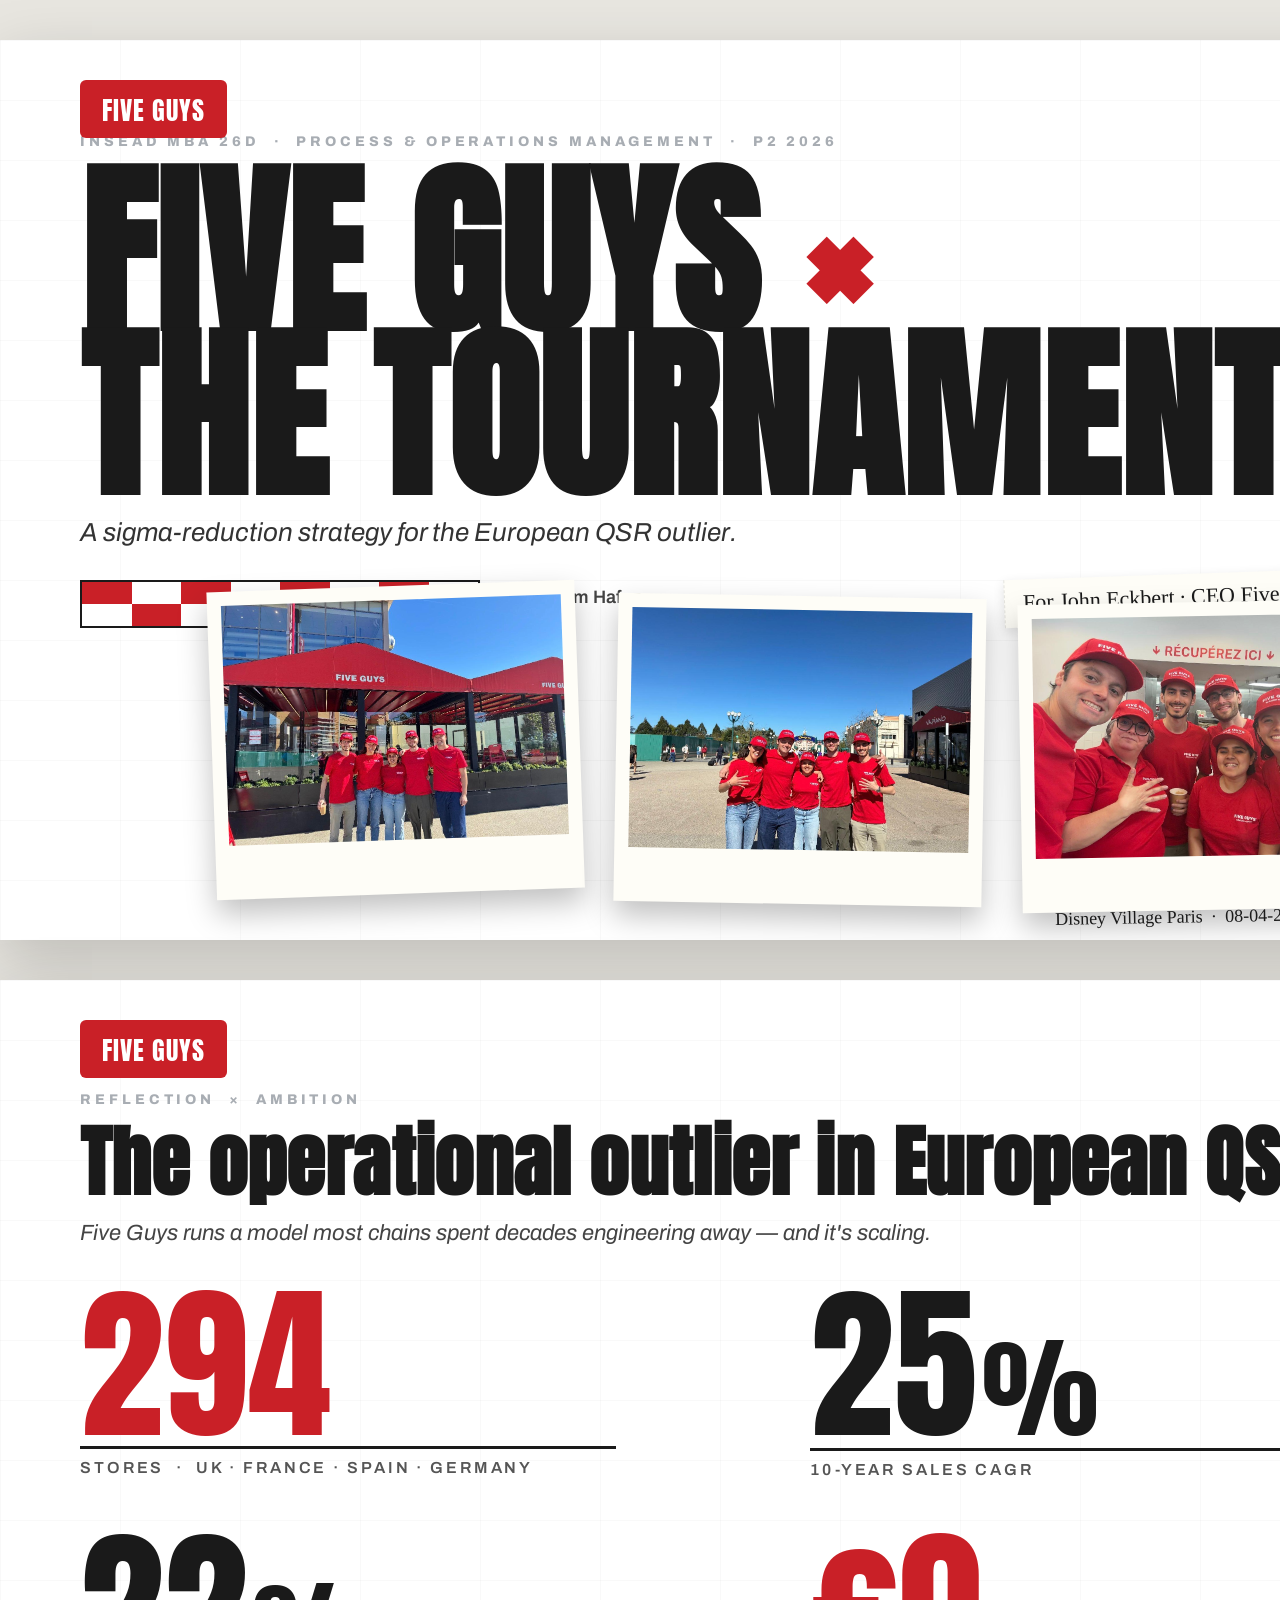
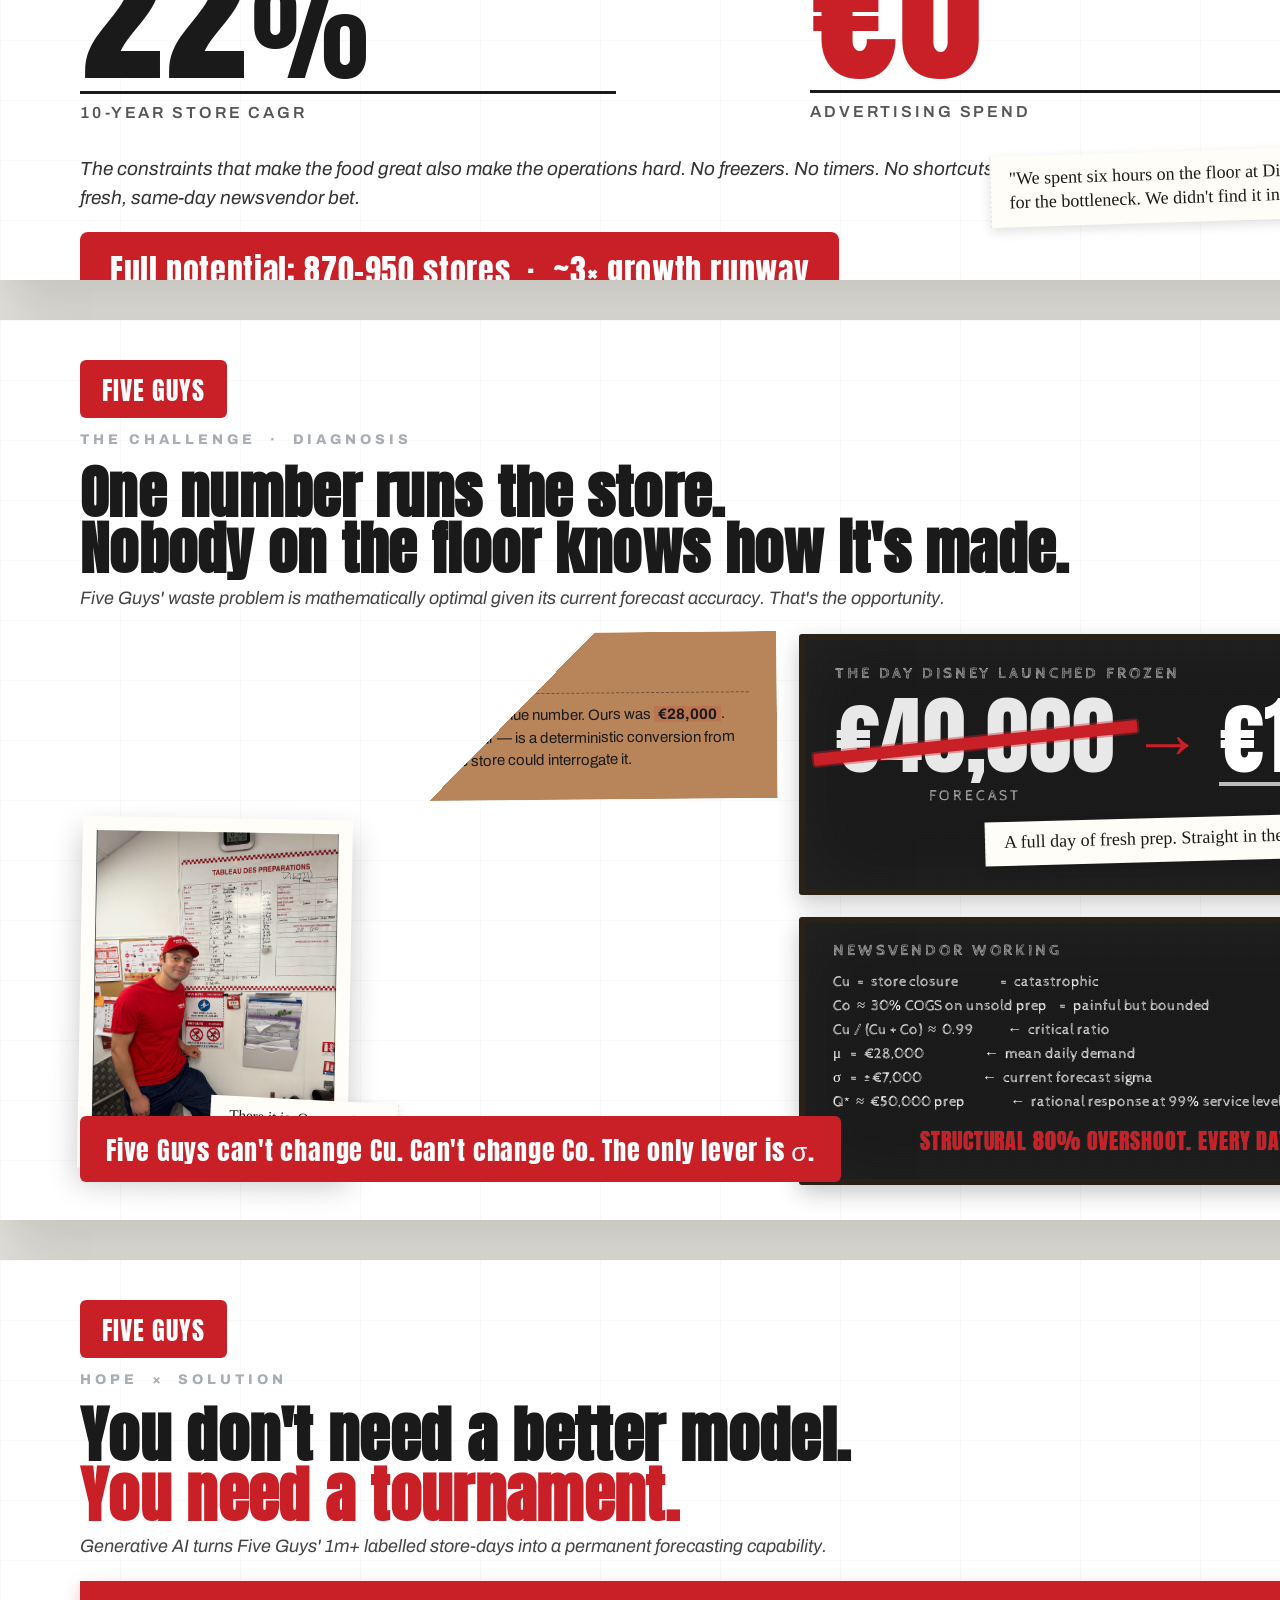
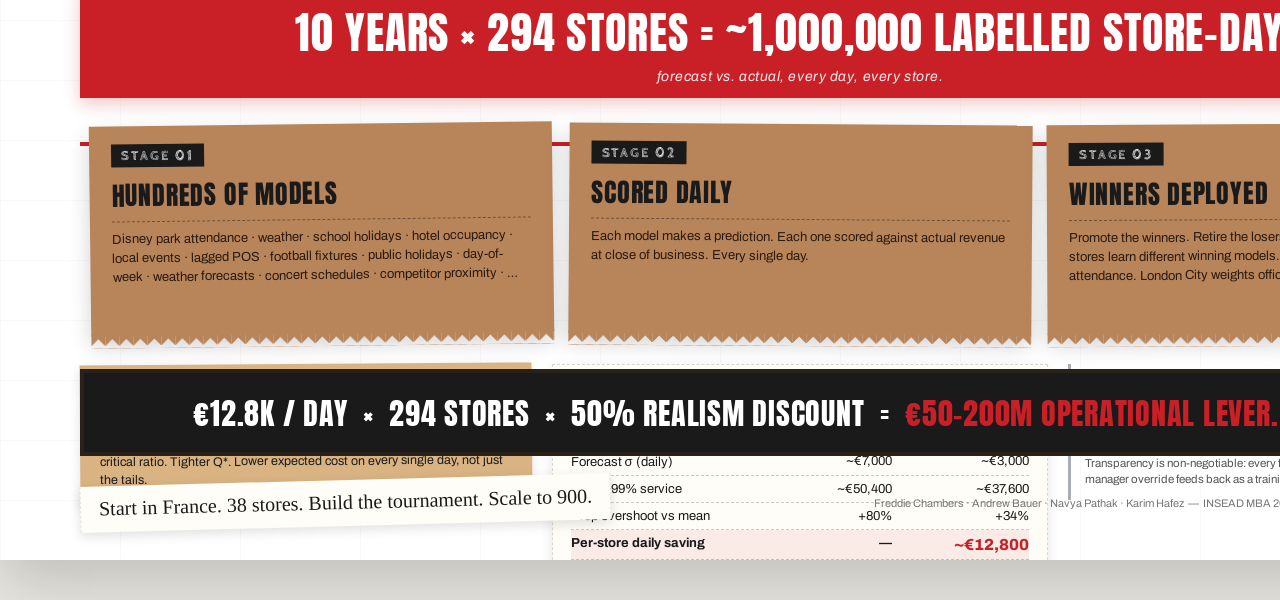
==== index.html @ 1c4290bd "phase 3 - initial four-slide build" ====
<!DOCTYPE html>
<html lang="en">
<head>
<meta charset="UTF-8">
<meta name="viewport" content="width=1600">
<title>Five Guys × The Tournament — INSEAD POM</title>
<link rel="preconnect" href="https://fonts.googleapis.com">
<link rel="preconnect" href="https://fonts.gstatic.com" crossorigin>
<link href="https://fonts.googleapis.com/css2?family=Anton&family=Archivo:ital,wght@0,400;0,600;0,800;1,400&family=Cabin+Sketch:wght@400;700&family=Permanent+Marker&display=swap" rel="stylesheet">
<link rel="stylesheet" href="style.css">
</head>
<body>

<!-- ============================================================
     SLIDE 0 — TITLE
     ============================================================ -->
<section class="slide slide-title">
  <div class="brand-pill">FIVE GUYS</div>
  <div class="slide-num">00</div>

  <div class="title-top">
    <div class="eyebrow">INSEAD MBA 26D &nbsp;·&nbsp; PROCESS &amp; OPERATIONS MANAGEMENT &nbsp;·&nbsp; P2 2026</div>
    <h1 class="mega-title">
      FIVE GUYS <span class="red">×</span><br>
      THE TOURNAMENT
    </h1>
    <p class="subhead">A sigma-reduction strategy for the European QSR outlier.</p>

    <div class="authors-row">
      <div class="authors">Freddie Chambers &nbsp;·&nbsp; Andrew Bauer &nbsp;·&nbsp; Navya Pathak &nbsp;·&nbsp; Karim Hafez</div>
      <div class="sharpie-tape addressee">For John Eckbert · CEO Five Guys UK &amp; Europe</div>
    </div>
  </div>

  <div class="checker-divider" aria-hidden="true">
    <span></span><span></span><span></span><span></span><span></span><span></span><span></span><span></span>
    <span></span><span></span><span></span><span></span><span></span><span></span><span></span><span></span>
  </div>

  <div class="photo-strip">
    <figure class="polaroid rot-a">
      <img src="img/team-1.jpeg" alt="Team outside Five Guys Disney Village Paris">
    </figure>
    <figure class="polaroid rot-b">
      <img src="img/team-2.jpeg" alt="Team in Disney Village Paris">
    </figure>
    <figure class="polaroid rot-c">
      <img src="img/team-3.jpeg" alt="Team in Five Guys kitchen">
    </figure>
    <div class="photo-caption">Disney Village Paris &nbsp;·&nbsp; 08-04-26 &nbsp;·&nbsp; on the floor with the team</div>
  </div>
</section>


<!-- ============================================================
     SLIDE 1 — REFLECTION × AMBITION
     ============================================================ -->
<section class="slide slide-reflection">
  <div class="brand-pill">FIVE GUYS</div>
  <div class="slide-num">01</div>

  <div class="eyebrow">REFLECTION &nbsp;×&nbsp; AMBITION</div>
  <h2 class="slide-headline">The operational outlier in European QSR.</h2>
  <p class="slide-sub">Five Guys runs a model most chains spent decades engineering away — and it's scaling.</p>

  <div class="stats-grid">
    <div class="stat">
      <div class="stat-num red">294</div>
      <div class="stat-rule"></div>
      <div class="stat-label">stores &nbsp;·&nbsp; UK · France · Spain · Germany</div>
    </div>
    <div class="stat">
      <div class="stat-num">25<span class="pct">%</span></div>
      <div class="stat-rule"></div>
      <div class="stat-label">10-year sales CAGR</div>
    </div>
    <div class="stat">
      <div class="stat-num">22<span class="pct">%</span></div>
      <div class="stat-rule"></div>
      <div class="stat-label">10-year store CAGR</div>
    </div>
    <div class="stat">
      <div class="stat-num red">€0</div>
      <div class="stat-rule"></div>
      <div class="stat-label">advertising spend</div>
    </div>
  </div>

  <p class="body-line">The constraints that make the food great also make the operations hard. No freezers. No timers. No shortcuts. Every burger is a fresh, same-day newsvendor bet.</p>

  <div class="ambition-pill">Full potential: 870–950 stores &nbsp;·&nbsp; ~3× growth runway</div>

  <div class="sharpie-tape footer-loop">
    "We spent six hours on the floor at Disney Village Paris looking for the bottleneck. We didn't find it in the kitchen."
  </div>
</section>


<!-- ============================================================
     SLIDE 2 — THE CHALLENGE · DIAGNOSIS
     ============================================================ -->
<section class="slide slide-challenge">
  <div class="brand-pill">FIVE GUYS</div>
  <div class="slide-num">02</div>

  <div class="eyebrow">THE CHALLENGE &nbsp;·&nbsp; DIAGNOSIS</div>
  <h2 class="slide-headline">One number runs the store.<br>Nobody on the floor knows how it's made.</h2>
  <p class="slide-sub">Five Guys' waste problem is mathematically optimal given its current forecast accuracy. That's the opportunity.</p>

  <div class="challenge-grid">
    <div class="field-note-block">
      <div class="kraft-receipt">
        <div class="receipt-header">FIELD NOTE &nbsp;·&nbsp; Disney Village Paris &nbsp;·&nbsp; 08-04-26</div>
        <p>Every morning, each store is handed a single forecasted revenue number. Ours was <strong>€28,000</strong>. Everything downstream — patties, potatoes, lettuce, labour — is a deterministic conversion from that number. It's inherited from upstream. Nobody in the store could interrogate it.</p>
      </div>
      <figure class="whiteboard-photo rot-a">
        <img src="img/whiteboard.png" alt="Tableau des Préparations whiteboard with 28000 forecast circled">
        <div class="sharpie-tape whiteboard-caption">
          There it is. One number.<br>Inherited from upstream.
        </div>
      </figure>
    </div>

    <div class="chalkboard frozen-hero">
      <div class="chalk-label">THE DAY DISNEY LAUNCHED FROZEN</div>
      <div class="frozen-numbers">
        <div class="frozen-col">
          <div class="frozen-num struck">€40,000</div>
          <div class="frozen-cap">FORECAST</div>
        </div>
        <div class="frozen-arrow">→</div>
        <div class="frozen-col">
          <div class="frozen-num chalked">€15,000</div>
          <div class="frozen-cap">ACTUAL</div>
        </div>
      </div>
      <div class="sharpie-tape frozen-tape">A full day of fresh prep. Straight in the bin.</div>
    </div>

    <div class="chalkboard newsvendor">
      <div class="chalk-label">NEWSVENDOR WORKING</div>
      <pre class="nv-math">Cu  =  store closure              =  catastrophic
Co  ≈  30% COGS on unsold prep    =  painful but bounded
Cu / (Cu + Co)  ≈  0.99           ←  critical ratio
μ   =  €28,000                    ←  mean daily demand
σ   =  ±€7,000                    ←  current forecast sigma
Q*  ≈  €50,000 prep               ←  rational response at 99% service level</pre>
      <div class="nv-punchline">STRUCTURAL 80% OVERSHOOT. EVERY DAY. BY DESIGN.</div>
    </div>
  </div>

  <div class="red-pill closing-pill">
    Five Guys can't change Cu. Can't change Co. The only lever is σ.
  </div>
</section>


<!-- ============================================================
     SLIDE 3 — HOPE × SOLUTION
     ============================================================ -->
<section class="slide slide-solution">
  <div class="brand-pill">FIVE GUYS</div>
  <div class="slide-num">03</div>

  <div class="eyebrow">HOPE &nbsp;×&nbsp; SOLUTION</div>
  <h2 class="slide-headline">You don't need a better model.<br><span class="red">You need a tournament.</span></h2>
  <p class="slide-sub">Generative AI turns Five Guys' 1m+ labelled store-days into a permanent forecasting capability.</p>

  <div class="asset-strip">
    10 YEARS × 294 STORES = ~1,000,000 LABELLED STORE-DAYS
    <div class="asset-cap">forecast vs. actual, every day, every store.</div>
  </div>

  <div class="tournament">
    <div class="rail"></div>
    <div class="ticket rot-a">
      <div class="stage-tag">STAGE 01</div>
      <div class="ticket-head">HUNDREDS OF MODELS</div>
      <p class="ticket-body">Disney park attendance · weather · school holidays · hotel occupancy · local events · lagged POS · football fixtures · public holidays · day-of-week · weather forecasts · concert schedules · competitor proximity · …</p>
    </div>
    <div class="ticket rot-b">
      <div class="stage-tag">STAGE 02</div>
      <div class="ticket-head">SCORED DAILY</div>
      <p class="ticket-body">Each model makes a prediction. Each one scored against actual revenue at close of business. Every single day.</p>
    </div>
    <div class="ticket rot-c">
      <div class="stage-tag">STAGE 03</div>
      <div class="ticket-head">WINNERS DEPLOYED</div>
      <p class="ticket-body">Promote the winners. Retire the losers. Per store, per cluster — different stores learn different winning models. Disney Village weights park attendance. London City weights office workers.</p>
    </div>
  </div>

  <div class="solution-row">
    <div class="pom-sidebar">
      <div class="pom-label">POM MECHANISM</div>
      <p>This is a sigma-reduction strategy analogous to pre-sales information (Session 07) — a demand-side real option. Same Cu, same Co, same critical ratio. Tighter Q*. Lower expected cost on every single day, not just the tails.</p>
    </div>

    <div class="impact-table">
      <div class="impact-head">ILLUSTRATIVE IMPACT &nbsp;·&nbsp; PER STORE</div>
      <div class="impact-row impact-header"><span></span><span>TODAY</span><span>WITH TOURNAMENT</span></div>
      <div class="impact-row"><span>Forecast σ (daily)</span><span>~€7,000</span><span>~€3,000</span></div>
      <div class="impact-row"><span>Q* at ~99% service</span><span>~€50,400</span><span>~€37,600</span></div>
      <div class="impact-row"><span>Prep overshoot vs mean</span><span>+80%</span><span>+34%</span></div>
      <div class="impact-row impact-emph"><span>Per-store daily saving</span><span>—</span><span>~€12,800</span></div>
    </div>

    <div class="risks">
      <div class="risks-label">HONEST RISKS</div>
      <ul>
        <li>Tail events are thinnest in history → human-in-the-loop override for unusual days.</li>
        <li>Requires centralising POS feeds across 294 stores.</li>
        <li>Transparency is non-negotiable: every forecast shows drivers and confidence; every manager override feeds back as a training signal.</li>
      </ul>
    </div>
  </div>

  <div class="prize-strip">
    €12.8K / DAY &nbsp;×&nbsp; 294 STORES &nbsp;×&nbsp; 50% REALISM DISCOUNT &nbsp;=&nbsp; <span class="red-on-black">€50–200M OPERATIONAL LEVER. NO CAPEX.</span>
  </div>

  <div class="cta-row">
    <div class="sharpie-tape cta-tape">Start in France. 38 stores. Build the tournament. Scale to 900.</div>
    <div class="credit">Freddie Chambers · Andrew Bauer · Navya Pathak · Karim Hafez &nbsp;—&nbsp; INSEAD MBA 26D · Process &amp; Operations Management · P2 2026</div>
  </div>
</section>

</body>
</html>
---- style.css ----
/* ============================================================
   FIVE GUYS × THE TOURNAMENT — INSEAD POM Deck
   Brand system:
     #C92027 red · #FFFFFF white · #1A1A1A chalkboard
     #B8855B kraft · #D9B382 peanut tan · #A8ADB3 steel
   Type: Anton · Permanent Marker · Cabin Sketch · Archivo
============================================================ */

:root {
  --red: #C92027;
  --red-deep: #A81821;
  --white: #FFFFFF;
  --chalk: #1A1A1A;
  --kraft: #B8855B;
  --kraft-dark: #8C5F3B;
  --peanut: #D9B382;
  --steel: #A8ADB3;
  --ink: #1A1A1A;
}

* { box-sizing: border-box; margin: 0; padding: 0; }

html, body {
  background: #e8e6e0;
  font-family: 'Archivo', system-ui, sans-serif;
  color: var(--ink);
  scroll-snap-type: y mandatory;
  overflow-x: hidden;
}

/* ============ SLIDE FRAME ============ */
.slide {
  position: relative;
  width: 1600px;
  height: 900px;
  margin: 40px auto;
  background: var(--white);
  scroll-snap-align: start;
  padding: 64px 80px;
  box-shadow: 0 20px 60px rgba(0,0,0,0.18);
  overflow: hidden;
}

/* subtle subway-tile grout texture on white slides */
.slide::before {
  content: "";
  position: absolute;
  inset: 0;
  background-image:
    linear-gradient(to right, rgba(0,0,0,0.025) 1px, transparent 1px),
    linear-gradient(to bottom, rgba(0,0,0,0.025) 1px, transparent 1px);
  background-size: 120px 60px;
  pointer-events: none;
  z-index: 0;
}

.slide > * { position: relative; z-index: 1; }

/* ============ BRAND PILL + SLIDE NUMBER ============ */
.brand-pill {
  position: absolute;
  top: 40px; left: 80px;
  background: var(--red);
  color: var(--white);
  font-family: 'Anton', sans-serif;
  font-size: 26px;
  padding: 10px 22px 8px;
  letter-spacing: 0.04em;
  border-radius: 6px;
  z-index: 10;
}

.slide-num {
  position: absolute;
  bottom: 32px; right: 40px;
  width: 56px; height: 56px;
  background: var(--chalk);
  color: var(--white);
  font-family: 'Cabin Sketch', cursive;
  font-weight: 700;
  font-size: 30px;
  display: flex; align-items: center; justify-content: center;
  transform: rotate(-2deg);
  z-index: 10;
}

/* ============ SHARED TYPE ============ */
.eyebrow {
  font-family: 'Archivo', sans-serif;
  font-weight: 800;
  font-size: 14px;
  letter-spacing: 0.28em;
  color: var(--steel);
  text-transform: uppercase;
  margin-top: 48px;
}

.slide-headline {
  font-family: 'Anton', sans-serif;
  font-size: 78px;
  line-height: 0.96;
  color: var(--chalk);
  margin-top: 18px;
  letter-spacing: 0.005em;
}

.slide-headline .red { color: var(--red); }

.slide-sub {
  font-family: 'Archivo', sans-serif;
  font-size: 22px;
  line-height: 1.4;
  color: #444;
  margin-top: 18px;
  max-width: 1100px;
  font-style: italic;
}

.red { color: var(--red); }

/* ============ SHARPIE TAPE ============ */
.sharpie-tape {
  display: inline-block;
  background: #fefdf7;
  font-family: 'Permanent Marker', cursive;
  color: var(--chalk);
  padding: 10px 18px 12px;
  transform: rotate(-1.5deg);
  box-shadow: 0 4px 12px rgba(0,0,0,0.12);
  border-left: 1px dashed rgba(0,0,0,0.1);
  border-right: 1px dashed rgba(0,0,0,0.1);
  line-height: 1.2;
}

/* ============================================================
   SLIDE 0 — TITLE
============================================================ */
.slide-title .title-top {
  margin-top: 30px;
  max-width: 1440px;
}
.slide-title .eyebrow { margin-top: 24px; }

.mega-title {
  font-family: 'Anton', sans-serif;
  font-size: 186px;
  line-height: 0.88;
  color: var(--chalk);
  margin-top: 22px;
  letter-spacing: 0.005em;
}
.mega-title .red { color: var(--red); }

.subhead {
  font-family: 'Archivo', sans-serif;
  font-size: 26px;
  color: #333;
  margin-top: 20px;
  font-style: italic;
}

.authors-row {
  display: flex;
  align-items: center;
  justify-content: space-between;
  margin-top: 26px;
  padding-right: 40px;
}
.authors {
  font-family: 'Archivo', sans-serif;
  font-size: 18px;
  color: #444;
  font-weight: 600;
}
.addressee {
  font-size: 22px;
  transform: rotate(-2deg);
}

/* checker divider (Murrell five sons easter egg) */
.checker-divider {
  position: absolute;
  left: 80px;
  top: 540px;
  width: 400px;
  height: 48px;
  display: grid;
  grid-template-columns: repeat(8, 1fr);
  grid-template-rows: repeat(2, 1fr);
  gap: 0;
  border: 2px solid var(--chalk);
}
.checker-divider span {
  background: var(--white);
}
.checker-divider span:nth-child(odd) { background: var(--red); }
.checker-divider span:nth-child(8n+9),
.checker-divider span:nth-child(8n+10) { }
/* second row swap so it reads as a proper checker */
.checker-divider span:nth-child(n+9):nth-child(odd) { background: var(--white); }
.checker-divider span:nth-child(n+9):nth-child(even) { background: var(--red); }

/* photo strip */
.photo-strip {
  position: absolute;
  left: 0;
  right: 0;
  bottom: 0;
  height: 340px;
  display: flex;
  align-items: center;
  justify-content: center;
  gap: 36px;
  padding: 0 80px 40px;
}

.polaroid {
  background: #fefdf7;
  padding: 14px 14px 54px;
  box-shadow: 0 14px 30px rgba(0,0,0,0.25);
  position: relative;
}
.polaroid img {
  display: block;
  width: 340px;
  height: 240px;
  object-fit: cover;
}
.polaroid.rot-a { transform: rotate(-2deg) translateY(-10px); }
.polaroid.rot-b { transform: rotate(1deg); z-index: 2; }
.polaroid.rot-c { transform: rotate(-1deg) translateY(6px); }

.photo-caption {
  position: absolute;
  right: 100px;
  bottom: 14px;
  font-family: 'Permanent Marker', cursive;
  font-size: 18px;
  color: var(--chalk);
  transform: rotate(-1deg);
}

/* ============================================================
   SLIDE 1 — REFLECTION × AMBITION
============================================================ */
.stats-grid {
  display: grid;
  grid-template-columns: 1fr 1fr;
  grid-template-rows: 1fr 1fr;
  gap: 44px 60px;
  margin-top: 38px;
  max-width: 1400px;
}
.stat { padding: 8px 0; }
.stat-num {
  font-family: 'Anton', sans-serif;
  font-size: 168px;
  line-height: 0.82;
  color: var(--chalk);
  letter-spacing: 0.005em;
}
.stat-num.red { color: var(--red); }
.stat-num .pct {
  font-size: 110px;
  margin-left: 4px;
}
.stat-rule {
  height: 3px;
  background: var(--chalk);
  margin: 14px 0 10px;
  width: 80%;
}
.stat-label {
  font-family: 'Archivo', sans-serif;
  font-size: 16px;
  text-transform: uppercase;
  letter-spacing: 0.18em;
  color: #555;
  font-weight: 600;
}

.body-line {
  font-family: 'Archivo', sans-serif;
  font-style: italic;
  font-size: 19px;
  color: #333;
  margin-top: 26px;
  max-width: 1100px;
  line-height: 1.5;
}

.ambition-pill {
  display: inline-block;
  margin-top: 20px;
  background: var(--red);
  color: var(--white);
  font-family: 'Anton', sans-serif;
  font-size: 32px;
  padding: 14px 30px 12px;
  letter-spacing: 0.02em;
  border-radius: 8px;
}

.footer-loop {
  position: absolute;
  right: 90px;
  bottom: 60px;
  max-width: 520px;
  font-size: 18px;
  transform: rotate(-1.8deg);
  line-height: 1.35;
}

/* ============================================================
   SLIDE 2 — THE CHALLENGE
============================================================ */
.slide-challenge .slide-headline { font-size: 58px; }
.slide-challenge .slide-sub { font-size: 18px; margin-top: 10px; }

.challenge-grid {
  display: grid;
  grid-template-columns: 1.1fr 0.9fr;
  grid-template-rows: auto auto;
  gap: 22px;
  margin-top: 22px;
  align-items: start;
}

/* Block 1 — field note + whiteboard */
.field-note-block {
  grid-column: 1 / 2;
  grid-row: 1 / 3;
  display: flex;
  flex-direction: column;
  gap: 18px;
}

.kraft-receipt {
  background: var(--kraft);
  color: var(--chalk);
  padding: 22px 28px 28px;
  font-family: 'Archivo', sans-serif;
  font-size: 15px;
  line-height: 1.5;
  position: relative;
  box-shadow: 0 6px 18px rgba(0,0,0,0.15);
  transform: rotate(-0.5deg);
  /* torn bottom edge */
  -webkit-mask-image:
    linear-gradient(#000, #000),
    conic-gradient(from -45deg at 50% 100%, #0000 25%, #000 0 75%, #0000 0);
  mask-composite: intersect;
}
.kraft-receipt::after {
  content: "";
  position: absolute;
  left: 0; right: 0; bottom: -10px;
  height: 12px;
  background:
    linear-gradient(135deg, var(--kraft) 6px, transparent 6px) 0 0 / 12px 12px,
    linear-gradient(225deg, var(--kraft) 6px, transparent 6px) 0 0 / 12px 12px;
}
.receipt-header {
  font-family: 'Anton', sans-serif;
  font-size: 20px;
  letter-spacing: 0.06em;
  border-bottom: 1px dashed rgba(0,0,0,0.4);
  padding-bottom: 8px;
  margin-bottom: 10px;
}
.kraft-receipt strong {
  background: rgba(201,32,39,0.15);
  padding: 0 4px;
  font-weight: 700;
}

.whiteboard-photo {
  position: relative;
  background: #fefdf7;
  padding: 14px 14px 18px;
  box-shadow: 0 14px 30px rgba(0,0,0,0.22);
  align-self: flex-start;
  max-width: 560px;
}
.whiteboard-photo img {
  display: block;
  width: 100%;
  height: auto;
  max-height: 320px;
  object-fit: cover;
}
.whiteboard-photo.rot-a { transform: rotate(1deg); }
.whiteboard-caption {
  position: absolute;
  right: -50px;
  bottom: 14px;
  font-size: 15px;
  max-width: 220px;
  transform: rotate(2deg);
}

/* Chalkboards */
.chalkboard {
  background: var(--chalk);
  color: var(--white);
  padding: 24px 30px 28px;
  position: relative;
  box-shadow: inset 0 0 80px rgba(255,255,255,0.04), 0 8px 22px rgba(0,0,0,0.22);
  border: 6px solid #2a2218;
  border-radius: 3px;
}
.chalkboard::before {
  content: "";
  position: absolute;
  inset: 0;
  background-image: radial-gradient(rgba(255,255,255,0.04) 1px, transparent 1px);
  background-size: 3px 3px;
  pointer-events: none;
  opacity: 0.5;
}
.chalk-label {
  font-family: 'Cabin Sketch', cursive;
  font-weight: 700;
  font-size: 16px;
  color: #cfcfcf;
  letter-spacing: 0.18em;
  text-transform: uppercase;
  margin-bottom: 10px;
}

/* Frozen hero */
.frozen-hero {
  grid-column: 2 / 3;
  grid-row: 1 / 2;
  min-height: 250px;
}
.frozen-numbers {
  display: flex;
  align-items: center;
  justify-content: space-around;
  margin-top: 8px;
  gap: 16px;
}
.frozen-col { text-align: center; }
.frozen-num {
  font-family: 'Anton', sans-serif;
  font-size: 86px;
  color: var(--white);
  line-height: 1;
}
.frozen-num.struck {
  position: relative;
  color: #e8e8e8;
}
.frozen-num.struck::after {
  content: "";
  position: absolute;
  left: -8%; right: -8%;
  top: 52%;
  height: 12px;
  background: var(--red);
  transform: rotate(-6deg);
  border-radius: 2px;
  box-shadow: 0 0 0 2px rgba(201,32,39,0.4);
}
.frozen-num.chalked {
  text-decoration: underline;
  text-decoration-thickness: 4px;
  text-underline-offset: 10px;
  text-decoration-color: rgba(255,255,255,0.7);
}
.frozen-cap {
  font-family: 'Cabin Sketch', cursive;
  font-size: 15px;
  letter-spacing: 0.2em;
  color: #bbb;
  margin-top: 8px;
  text-transform: uppercase;
}
.frozen-arrow {
  font-family: 'Permanent Marker', cursive;
  color: var(--red);
  font-size: 72px;
  transform: translateY(-6px);
}
.frozen-tape {
  display: block;
  width: fit-content;
  margin: 14px auto 0;
  font-size: 18px;
}

/* Newsvendor */
.newsvendor {
  grid-column: 2 / 3;
  grid-row: 2 / 3;
  padding: 18px 28px 22px;
}
.nv-math {
  font-family: 'Cabin Sketch', cursive;
  font-weight: 400;
  font-size: 15px;
  color: #f4f4f4;
  line-height: 1.6;
  white-space: pre;
  margin-top: 4px;
}
.nv-punchline {
  font-family: 'Anton', sans-serif;
  font-size: 22px;
  color: var(--red);
  letter-spacing: 0.04em;
  margin-top: 10px;
  text-align: center;
  text-shadow: 0 0 1px rgba(255,255,255,0.3);
}

.red-pill {
  display: inline-block;
  background: var(--red);
  color: var(--white);
  font-family: 'Anton', sans-serif;
  font-size: 26px;
  padding: 14px 26px 12px;
  letter-spacing: 0.03em;
  border-radius: 6px;
}
.closing-pill {
  position: absolute;
  left: 80px;
  bottom: 38px;
  max-width: 1420px;
}

/* ============================================================
   SLIDE 3 — HOPE × SOLUTION
============================================================ */
.slide-solution .slide-headline { font-size: 62px; }
.slide-solution .slide-sub { font-size: 18px; margin-top: 10px; }

.asset-strip {
  margin-top: 22px;
  background: var(--red);
  color: var(--white);
  font-family: 'Anton', sans-serif;
  font-size: 44px;
  letter-spacing: 0.02em;
  padding: 18px 28px 14px;
  text-align: center;
  position: relative;
  box-shadow: 0 6px 16px rgba(201,32,39,0.25);
}
.asset-cap {
  font-family: 'Archivo', sans-serif;
  font-size: 14px;
  font-style: italic;
  font-weight: 400;
  color: #ffe9eb;
  letter-spacing: 0.04em;
  margin-top: 4px;
}

/* Tournament — three tickets on a rail */
.tournament {
  position: relative;
  margin-top: 26px;
  display: flex;
  justify-content: space-between;
  gap: 16px;
  padding: 0 10px;
  min-height: 210px;
}
.rail {
  position: absolute;
  left: 0; right: 0;
  top: 18px;
  height: 4px;
  background: var(--red);
  z-index: 0;
}
.ticket {
  position: relative;
  flex: 1;
  background: var(--kraft);
  color: var(--chalk);
  padding: 18px 22px 32px;
  box-shadow: 0 10px 22px rgba(0,0,0,0.18);
  z-index: 1;
  /* zig-zag bottom */
}
.ticket::after {
  content: "";
  position: absolute;
  left: 0; right: 0; bottom: -12px;
  height: 14px;
  background:
    linear-gradient(135deg, var(--kraft) 8px, transparent 8px) 0 0 / 14px 14px,
    linear-gradient(225deg, var(--kraft) 8px, transparent 8px) 0 0 / 14px 14px;
}
.ticket.rot-a { transform: rotate(-0.7deg); }
.ticket.rot-b { transform: rotate(0.4deg); }
.ticket.rot-c { transform: rotate(-0.3deg); }

.stage-tag {
  display: inline-block;
  background: var(--chalk);
  color: var(--white);
  font-family: 'Cabin Sketch', cursive;
  font-weight: 700;
  font-size: 14px;
  letter-spacing: 0.14em;
  padding: 4px 10px 3px;
  margin-bottom: 8px;
}
.ticket-head {
  font-family: 'Anton', sans-serif;
  font-size: 26px;
  letter-spacing: 0.03em;
  border-bottom: 1px dashed rgba(0,0,0,0.4);
  padding-bottom: 6px;
  margin-bottom: 8px;
}
.ticket-body {
  font-family: 'Archivo', sans-serif;
  font-size: 13px;
  line-height: 1.45;
  color: #2a1a0e;
}

/* Solution row — sidebar · impact table · risks */
.solution-row {
  display: grid;
  grid-template-columns: 1fr 1.1fr 1fr;
  gap: 20px;
  margin-top: 30px;
  align-items: start;
}
.pom-sidebar {
  background: var(--peanut);
  padding: 16px 20px;
  box-shadow: 0 4px 12px rgba(0,0,0,0.12);
  transform: rotate(-0.4deg);
}
.pom-label {
  font-family: 'Anton', sans-serif;
  font-size: 16px;
  color: var(--chalk);
  letter-spacing: 0.14em;
  margin-bottom: 6px;
  border-bottom: 2px solid var(--chalk);
  padding-bottom: 4px;
}
.pom-sidebar p {
  font-family: 'Archivo', sans-serif;
  font-size: 12.5px;
  line-height: 1.45;
  color: var(--chalk);
}

.impact-table {
  background: #fefdf7;
  padding: 14px 18px;
  box-shadow: 0 4px 12px rgba(0,0,0,0.1);
  border: 1px dashed rgba(0,0,0,0.15);
}
.impact-head {
  font-family: 'Anton', sans-serif;
  font-size: 15px;
  letter-spacing: 0.12em;
  color: var(--chalk);
  padding-bottom: 6px;
  border-bottom: 2px solid var(--chalk);
  margin-bottom: 6px;
}
.impact-row {
  display: grid;
  grid-template-columns: 1.3fr 0.8fr 0.9fr;
  font-family: 'Archivo', sans-serif;
  font-size: 13px;
  padding: 6px 0;
  border-bottom: 1px dashed rgba(0,0,0,0.2);
  color: var(--chalk);
}
.impact-row.impact-header span {
  font-family: 'Anton', sans-serif;
  font-size: 13px;
  letter-spacing: 0.1em;
  color: #555;
}
.impact-row span:nth-child(2),
.impact-row span:nth-child(3) { text-align: right; }
.impact-row.impact-emph {
  background: rgba(201,32,39,0.08);
  font-weight: 700;
}
.impact-row.impact-emph span:nth-child(3) {
  color: var(--red);
  font-size: 16px;
  font-weight: 800;
}

.risks {
  background: transparent;
  padding: 8px 4px;
  border-left: 3px solid var(--steel);
  padding-left: 14px;
}
.risks-label {
  font-family: 'Anton', sans-serif;
  font-size: 14px;
  letter-spacing: 0.14em;
  color: var(--steel);
  margin-bottom: 6px;
}
.risks ul {
  list-style: none;
  font-family: 'Archivo', sans-serif;
  font-size: 11.5px;
  line-height: 1.45;
  color: #555;
}
.risks li {
  padding: 4px 0;
  border-bottom: 1px dotted rgba(0,0,0,0.12);
}
.risks li:last-child { border-bottom: none; }

/* Prize strip */
.prize-strip {
  position: absolute;
  left: 80px;
  right: 80px;
  bottom: 104px;
  background: var(--chalk);
  color: var(--white);
  font-family: 'Anton', sans-serif;
  font-size: 30px;
  letter-spacing: 0.025em;
  padding: 18px 28px 16px;
  text-align: center;
  border: 4px solid #2a2218;
}
.red-on-black {
  color: var(--red);
}

/* CTA row */
.cta-row {
  position: absolute;
  left: 80px;
  right: 80px;
  bottom: 34px;
  display: flex;
  align-items: center;
  justify-content: space-between;
  gap: 20px;
}
.cta-tape {
  font-size: 20px;
  transform: rotate(-1.5deg);
}
.credit {
  font-family: 'Archivo', sans-serif;
  font-size: 11px;
  color: #777;
  text-align: right;
  max-width: 720px;
}
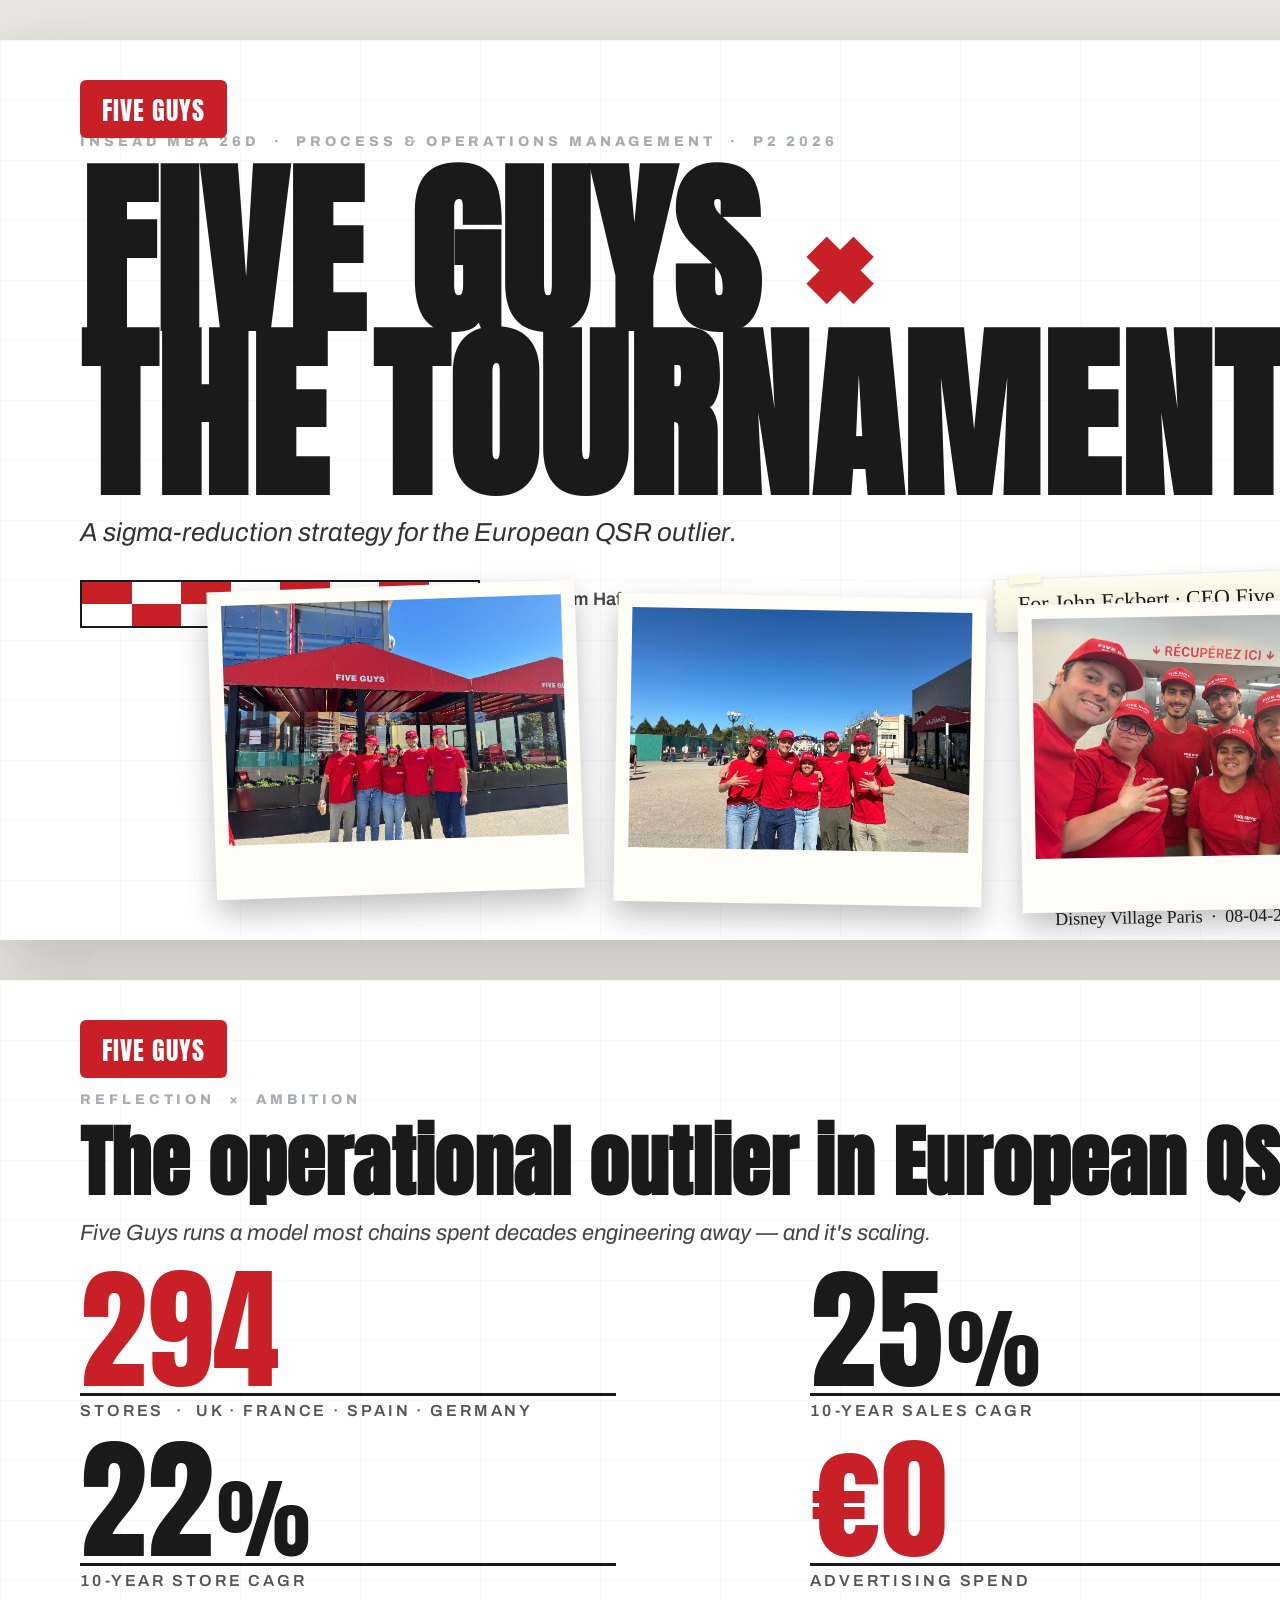
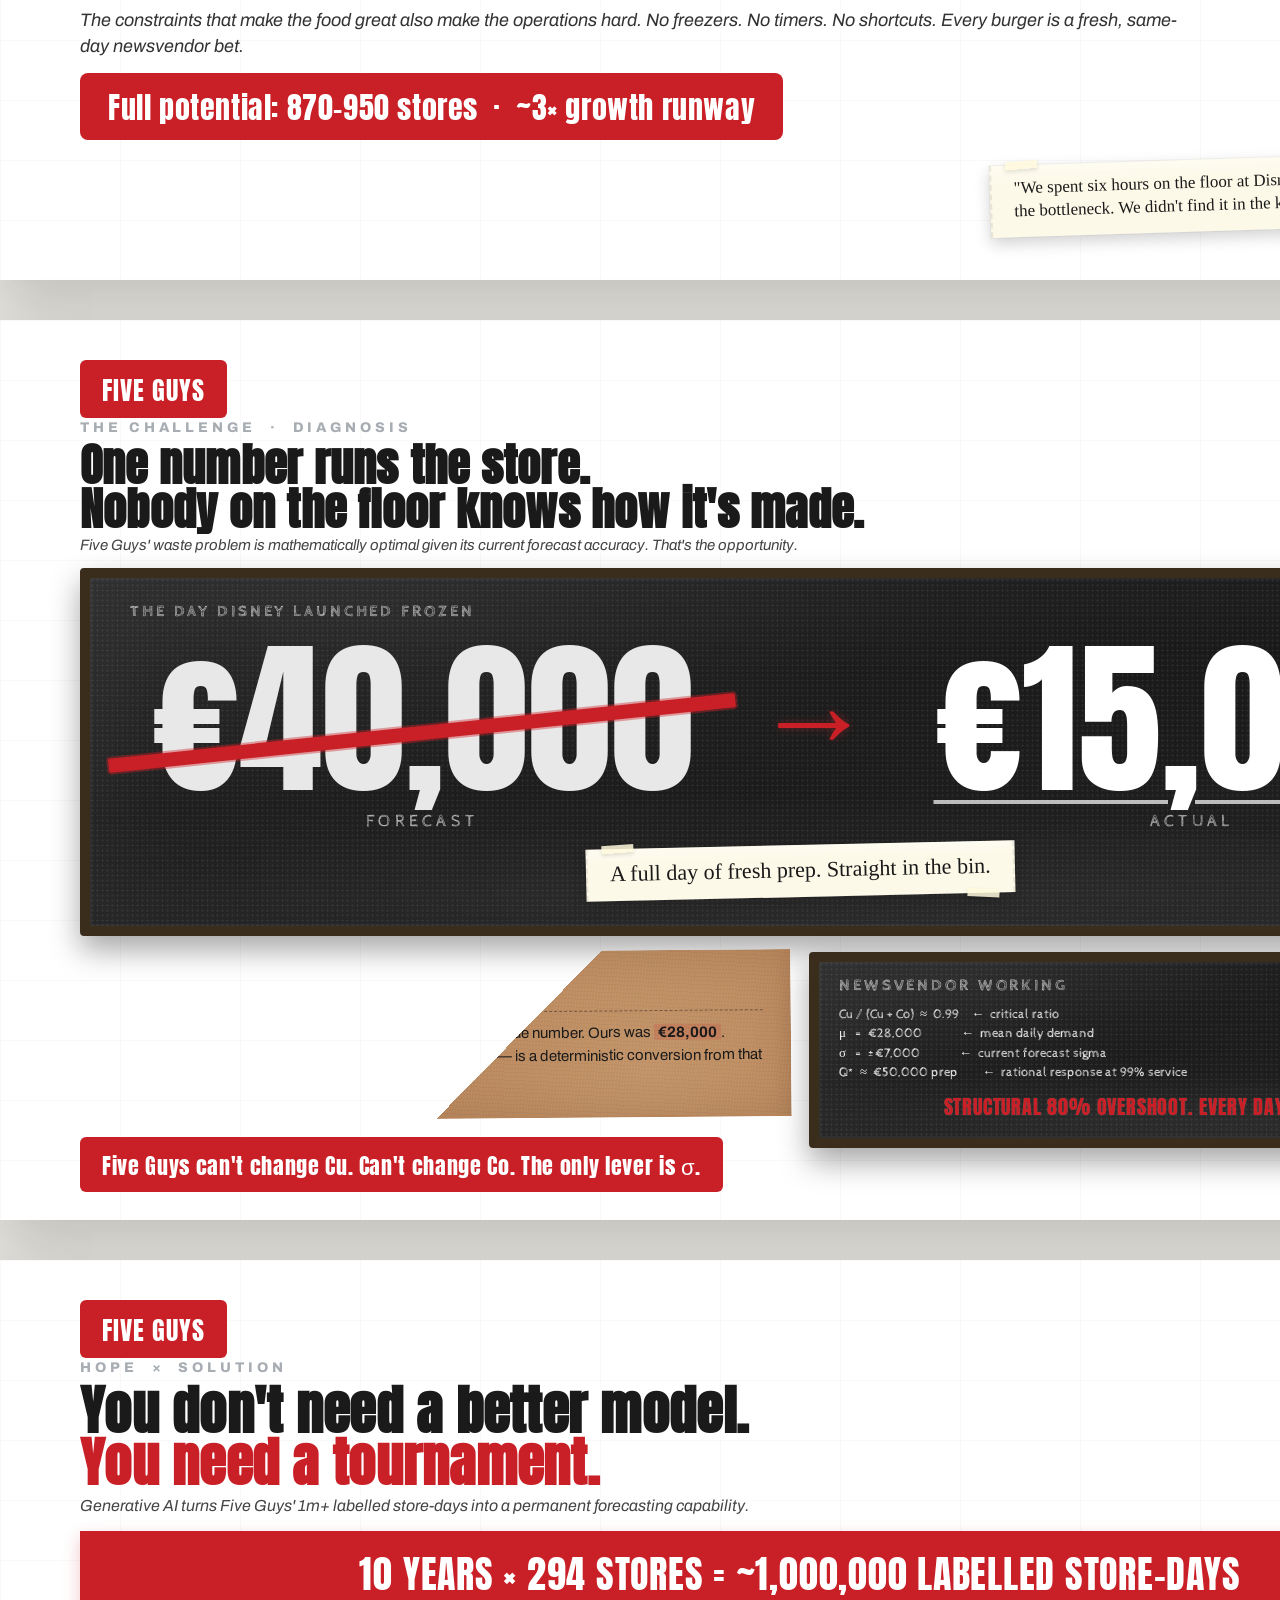
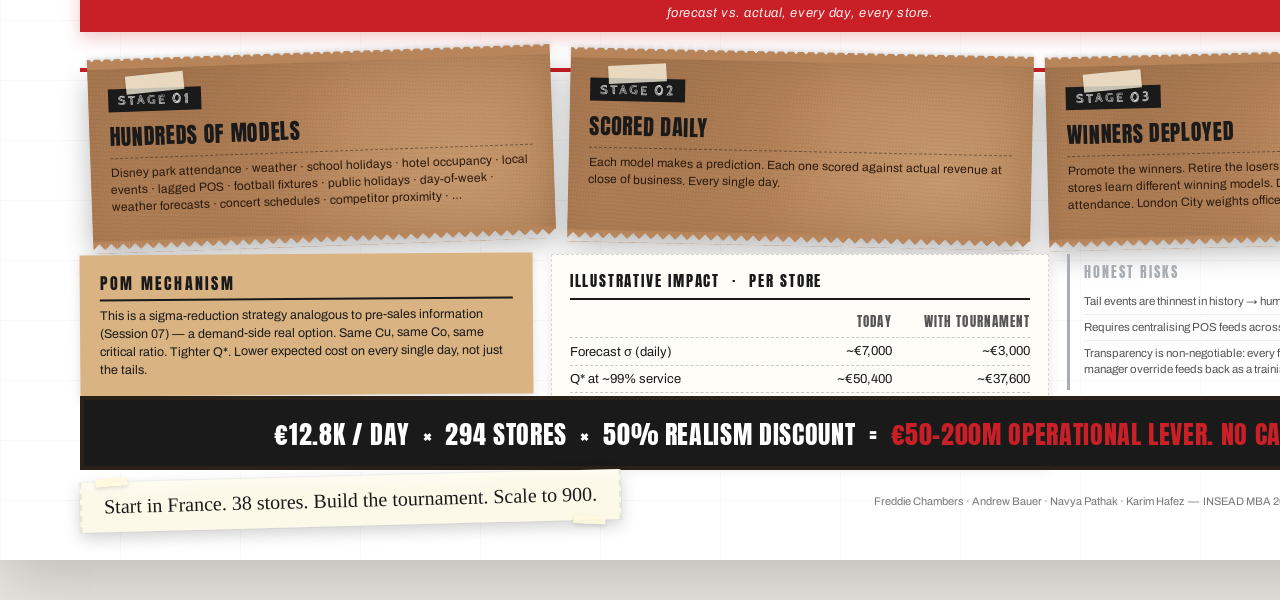
==== commit 753b345a: "evaluate: iteration 2 - refine - textures (chalk+kraft grain) + Frozen full-width hero + sharpie tap" ====
--- a/index.html
+++ b/index.html
@@ -108,19 +108,6 @@
   <p class="slide-sub">Five Guys' waste problem is mathematically optimal given its current forecast accuracy. That's the opportunity.</p>
 
   <div class="challenge-grid">
-    <div class="field-note-block">
-      <div class="kraft-receipt">
-        <div class="receipt-header">FIELD NOTE &nbsp;·&nbsp; Disney Village Paris &nbsp;·&nbsp; 08-04-26</div>
-        <p>Every morning, each store is handed a single forecasted revenue number. Ours was <strong>€28,000</strong>. Everything downstream — patties, potatoes, lettuce, labour — is a deterministic conversion from that number. It's inherited from upstream. Nobody in the store could interrogate it.</p>
-      </div>
-      <figure class="whiteboard-photo rot-a">
-        <img src="img/whiteboard.png" alt="Tableau des Préparations whiteboard with 28000 forecast circled">
-        <div class="sharpie-tape whiteboard-caption">
-          There it is. One number.<br>Inherited from upstream.
-        </div>
-      </figure>
-    </div>
-
     <div class="chalkboard frozen-hero">
       <div class="chalk-label">THE DAY DISNEY LAUNCHED FROZEN</div>
       <div class="frozen-numbers">
@@ -137,15 +124,22 @@
       <div class="sharpie-tape frozen-tape">A full day of fresh prep. Straight in the bin.</div>
     </div>
 
-    <div class="chalkboard newsvendor">
-      <div class="chalk-label">NEWSVENDOR WORKING</div>
-      <pre class="nv-math">Cu  =  store closure              =  catastrophic
-Co  ≈  30% COGS on unsold prep    =  painful but bounded
-Cu / (Cu + Co)  ≈  0.99           ←  critical ratio
-μ   =  €28,000                    ←  mean daily demand
-σ   =  ±€7,000                    ←  current forecast sigma
-Q*  ≈  €50,000 prep               ←  rational response at 99% service level</pre>
-      <div class="nv-punchline">STRUCTURAL 80% OVERSHOOT. EVERY DAY. BY DESIGN.</div>
+    <div class="challenge-bottom">
+      <div class="field-note-block">
+        <div class="kraft-receipt">
+          <div class="receipt-header">FIELD NOTE &nbsp;·&nbsp; Disney Village Paris &nbsp;·&nbsp; 08-04-26</div>
+          <p>Every morning, each store is handed a single forecasted revenue number. Ours was <strong>€28,000</strong>. Everything downstream — patties, potatoes, lettuce, labour — is a deterministic conversion from that number. Nobody in the store could interrogate it.</p>
+        </div>
+      </div>
+
+      <div class="chalkboard newsvendor">
+        <div class="chalk-label">NEWSVENDOR WORKING</div>
+        <pre class="nv-math">Cu / (Cu + Co)  ≈  0.99    ←  critical ratio
+μ   =  €28,000             ←  mean daily demand
+σ   =  ±€7,000             ←  current forecast sigma
+Q*  ≈  €50,000 prep        ←  rational response at 99% service</pre>
+        <div class="nv-punchline">STRUCTURAL 80% OVERSHOOT. EVERY DAY. BY DESIGN.</div>
+      </div>
     </div>
   </div>
 
--- a/style.css
+++ b/style.css
@@ -121,16 +121,29 @@
 /* ============ SHARPIE TAPE ============ */
 .sharpie-tape {
   display: inline-block;
-  background: #fefdf7;
+  background:
+    linear-gradient(180deg, rgba(255,255,255,0.4), transparent 30%),
+    #fdf9e8;
   font-family: 'Permanent Marker', cursive;
-  color: var(--chalk);
-  padding: 10px 18px 12px;
+  color: #1a1a1a;
+  padding: 12px 22px 14px;
   transform: rotate(-1.5deg);
-  box-shadow: 0 4px 12px rgba(0,0,0,0.12);
-  border-left: 1px dashed rgba(0,0,0,0.1);
-  border-right: 1px dashed rgba(0,0,0,0.1);
+  box-shadow: 0 6px 16px rgba(0,0,0,0.18), 0 0 0 1px rgba(0,0,0,0.04);
+  border-left: 2px dashed rgba(0,0,0,0.08);
+  border-right: 2px dashed rgba(0,0,0,0.08);
   line-height: 1.2;
-}
+  position: relative;
+}
+.sharpie-tape::before, .sharpie-tape::after {
+  content: "";
+  position: absolute;
+  width: 32px;
+  height: 8px;
+  background: rgba(255,250,220,0.85);
+  box-shadow: 0 2px 4px rgba(0,0,0,0.12);
+}
+.sharpie-tape::before { top: -4px; left: 14px; transform: rotate(-3deg); }
+.sharpie-tape::after { bottom: -4px; right: 14px; transform: rotate(4deg); }
 
 /* ============================================================
    SLIDE 0 — TITLE
@@ -247,27 +260,27 @@
   display: grid;
   grid-template-columns: 1fr 1fr;
   grid-template-rows: 1fr 1fr;
-  gap: 44px 60px;
-  margin-top: 38px;
+  gap: 18px 60px;
+  margin-top: 22px;
   max-width: 1400px;
 }
-.stat { padding: 8px 0; }
+.stat { padding: 4px 0; }
 .stat-num {
   font-family: 'Anton', sans-serif;
-  font-size: 168px;
+  font-size: 134px;
   line-height: 0.82;
   color: var(--chalk);
   letter-spacing: 0.005em;
 }
 .stat-num.red { color: var(--red); }
 .stat-num .pct {
-  font-size: 110px;
+  font-size: 88px;
   margin-left: 4px;
 }
 .stat-rule {
   height: 3px;
   background: var(--chalk);
-  margin: 14px 0 10px;
+  margin: 8px 0 6px;
   width: 80%;
 }
 .stat-label {
@@ -282,21 +295,21 @@
 .body-line {
   font-family: 'Archivo', sans-serif;
   font-style: italic;
-  font-size: 19px;
+  font-size: 18px;
   color: #333;
-  margin-top: 26px;
+  margin-top: 14px;
   max-width: 1100px;
-  line-height: 1.5;
+  line-height: 1.45;
 }
 
 .ambition-pill {
   display: inline-block;
-  margin-top: 20px;
+  margin-top: 14px;
   background: var(--red);
   color: var(--white);
   font-family: 'Anton', sans-serif;
-  font-size: 32px;
-  padding: 14px 30px 12px;
+  font-size: 30px;
+  padding: 12px 28px 10px;
   letter-spacing: 0.02em;
   border-radius: 8px;
 }
@@ -304,9 +317,9 @@
 .footer-loop {
   position: absolute;
   right: 90px;
-  bottom: 60px;
+  bottom: 50px;
   max-width: 520px;
-  font-size: 18px;
+  font-size: 17px;
   transform: rotate(-1.8deg);
   line-height: 1.35;
 }
@@ -314,36 +327,44 @@
 /* ============================================================
    SLIDE 2 — THE CHALLENGE
 ============================================================ */
-.slide-challenge .slide-headline { font-size: 58px; }
-.slide-challenge .slide-sub { font-size: 18px; margin-top: 10px; }
+.slide-challenge .eyebrow { margin-top: 36px; }
+.slide-challenge .slide-headline { font-size: 46px; margin-top: 8px; }
+.slide-challenge .slide-sub { font-size: 15px; margin-top: 4px; }
 
 .challenge-grid {
-  display: grid;
-  grid-template-columns: 1.1fr 0.9fr;
-  grid-template-rows: auto auto;
-  gap: 22px;
-  margin-top: 22px;
-  align-items: start;
-}
-
-/* Block 1 — field note + whiteboard */
-.field-note-block {
-  grid-column: 1 / 2;
-  grid-row: 1 / 3;
   display: flex;
   flex-direction: column;
+  gap: 16px;
+  margin-top: 12px;
+}
+
+.challenge-bottom {
+  display: grid;
+  grid-template-columns: 1fr 1fr;
   gap: 18px;
+  align-items: stretch;
+}
+
+.field-note-block {
+  display: flex;
+  flex-direction: column;
+  gap: 10px;
 }
 
 .kraft-receipt {
-  background: var(--kraft);
+  background:
+    radial-gradient(circle at 20% 30%, rgba(80,50,20,0.18) 0%, transparent 40%),
+    radial-gradient(circle at 80% 70%, rgba(255,230,180,0.15) 0%, transparent 45%),
+    repeating-linear-gradient(97deg, rgba(255,255,255,0.04) 0px, rgba(255,255,255,0.04) 1px, transparent 1px, transparent 3px),
+    repeating-linear-gradient(3deg, rgba(60,30,0,0.05) 0px, rgba(60,30,0,0.05) 1px, transparent 1px, transparent 4px),
+    var(--kraft);
   color: var(--chalk);
   padding: 22px 28px 28px;
   font-family: 'Archivo', sans-serif;
   font-size: 15px;
   line-height: 1.5;
   position: relative;
-  box-shadow: 0 6px 18px rgba(0,0,0,0.15);
+  box-shadow: 0 10px 24px rgba(0,0,0,0.22), inset 0 0 40px rgba(80,50,20,0.15);
   transform: rotate(-0.5deg);
   /* torn bottom edge */
   -webkit-mask-image:
@@ -377,16 +398,16 @@
 .whiteboard-photo {
   position: relative;
   background: #fefdf7;
-  padding: 14px 14px 18px;
+  padding: 10px 10px 14px;
   box-shadow: 0 14px 30px rgba(0,0,0,0.22);
   align-self: flex-start;
-  max-width: 560px;
+  max-width: 100%;
 }
 .whiteboard-photo img {
   display: block;
   width: 100%;
   height: auto;
-  max-height: 320px;
+  max-height: 220px;
   object-fit: cover;
 }
 .whiteboard-photo.rot-a { transform: rotate(1deg); }
@@ -399,25 +420,47 @@
   transform: rotate(2deg);
 }
 
-/* Chalkboards */
+/* Chalkboards — real slate treatment */
 .chalkboard {
-  background: var(--chalk);
+  background:
+    radial-gradient(ellipse at 20% 10%, rgba(255,255,255,0.06), transparent 60%),
+    radial-gradient(ellipse at 80% 85%, rgba(255,255,255,0.04), transparent 55%),
+    linear-gradient(135deg, #1f1f1f 0%, #151515 50%, #1a1a1a 100%);
   color: var(--white);
   padding: 24px 30px 28px;
   position: relative;
-  box-shadow: inset 0 0 80px rgba(255,255,255,0.04), 0 8px 22px rgba(0,0,0,0.22);
-  border: 6px solid #2a2218;
-  border-radius: 3px;
+  box-shadow:
+    inset 0 0 120px rgba(255,255,255,0.06),
+    inset 0 0 0 2px rgba(255,255,255,0.04),
+    0 14px 30px rgba(0,0,0,0.35);
+  border: 10px solid #3a2d1c;
+  border-radius: 4px;
+  /* wooden frame with subtle grain */
+  background-clip: padding-box;
 }
 .chalkboard::before {
   content: "";
   position: absolute;
   inset: 0;
-  background-image: radial-gradient(rgba(255,255,255,0.04) 1px, transparent 1px);
-  background-size: 3px 3px;
+  background-image:
+    radial-gradient(rgba(255,255,255,0.08) 1px, transparent 1.2px),
+    radial-gradient(rgba(255,255,255,0.04) 0.6px, transparent 1px);
+  background-size: 5px 5px, 3px 3px;
+  background-position: 0 0, 2px 2px;
   pointer-events: none;
+  opacity: 0.7;
+  mix-blend-mode: screen;
+}
+.chalkboard::after {
+  content: "";
+  position: absolute;
+  inset: 0;
+  background: radial-gradient(ellipse 80% 40% at 40% 90%, rgba(255,255,255,0.12), transparent 70%);
+  pointer-events: none;
+  mix-blend-mode: screen;
   opacity: 0.5;
 }
+.chalkboard > * { position: relative; z-index: 1; }
 .chalk-label {
   font-family: 'Cabin Sketch', cursive;
   font-weight: 700;
@@ -428,23 +471,23 @@
   margin-bottom: 10px;
 }
 
-/* Frozen hero */
+/* Frozen hero — the emotional centre, must dominate */
 .frozen-hero {
-  grid-column: 2 / 3;
-  grid-row: 1 / 2;
-  min-height: 250px;
+  width: 100%;
+  min-height: 320px;
+  padding: 24px 40px 28px;
 }
 .frozen-numbers {
   display: flex;
   align-items: center;
-  justify-content: space-around;
-  margin-top: 8px;
-  gap: 16px;
+  justify-content: center;
+  margin-top: 14px;
+  gap: 60px;
 }
 .frozen-col { text-align: center; }
 .frozen-num {
   font-family: 'Anton', sans-serif;
-  font-size: 86px;
+  font-size: 168px;
   color: var(--white);
   line-height: 1;
 }
@@ -480,37 +523,46 @@
 .frozen-arrow {
   font-family: 'Permanent Marker', cursive;
   color: var(--red);
-  font-size: 72px;
-  transform: translateY(-6px);
+  font-size: 120px;
+  transform: translateY(-14px);
+  text-shadow: 0 0 8px rgba(201,32,39,0.4);
 }
 .frozen-tape {
   display: block;
   width: fit-content;
   margin: 14px auto 0;
-  font-size: 18px;
+  font-size: 22px;
+  transform: rotate(-1.3deg);
+}
+.frozen-num.struck::after {
+  height: 14px !important;
+  top: 54% !important;
+}
+.frozen-cap {
+  font-size: 17px !important;
+  letter-spacing: 0.25em !important;
 }
 
 /* Newsvendor */
 .newsvendor {
-  grid-column: 2 / 3;
-  grid-row: 2 / 3;
-  padding: 18px 28px 22px;
+  padding: 14px 20px 16px;
+  min-height: auto;
 }
 .nv-math {
   font-family: 'Cabin Sketch', cursive;
   font-weight: 400;
-  font-size: 15px;
+  font-size: 13px;
   color: #f4f4f4;
-  line-height: 1.6;
+  line-height: 1.5;
   white-space: pre;
-  margin-top: 4px;
+  margin-top: 2px;
 }
 .nv-punchline {
   font-family: 'Anton', sans-serif;
-  font-size: 22px;
+  font-size: 20px;
   color: var(--red);
   letter-spacing: 0.04em;
-  margin-top: 10px;
+  margin-top: 8px;
   text-align: center;
   text-shadow: 0 0 1px rgba(255,255,255,0.3);
 }
@@ -528,47 +580,50 @@
 .closing-pill {
   position: absolute;
   left: 80px;
-  bottom: 38px;
+  bottom: 28px;
   max-width: 1420px;
+  font-size: 22px;
+  padding: 12px 22px 10px;
 }
 
 /* ============================================================
    SLIDE 3 — HOPE × SOLUTION
 ============================================================ */
-.slide-solution .slide-headline { font-size: 62px; }
-.slide-solution .slide-sub { font-size: 18px; margin-top: 10px; }
+.slide-solution .eyebrow { margin-top: 36px; }
+.slide-solution .slide-headline { font-size: 54px; margin-top: 10px; }
+.slide-solution .slide-sub { font-size: 16px; margin-top: 6px; }
 
 .asset-strip {
-  margin-top: 22px;
+  margin-top: 14px;
   background: var(--red);
   color: var(--white);
   font-family: 'Anton', sans-serif;
-  font-size: 44px;
+  font-size: 38px;
   letter-spacing: 0.02em;
-  padding: 18px 28px 14px;
+  padding: 14px 28px 12px;
   text-align: center;
   position: relative;
   box-shadow: 0 6px 16px rgba(201,32,39,0.25);
 }
 .asset-cap {
   font-family: 'Archivo', sans-serif;
-  font-size: 14px;
+  font-size: 13px;
   font-style: italic;
   font-weight: 400;
   color: #ffe9eb;
   letter-spacing: 0.04em;
-  margin-top: 4px;
+  margin-top: 3px;
 }
 
 /* Tournament — three tickets on a rail */
 .tournament {
   position: relative;
-  margin-top: 26px;
+  margin-top: 18px;
   display: flex;
   justify-content: space-between;
   gap: 16px;
   padding: 0 10px;
-  min-height: 210px;
+  min-height: 170px;
 }
 .rail {
   position: absolute;
@@ -581,25 +636,54 @@
 .ticket {
   position: relative;
   flex: 1;
-  background: var(--kraft);
-  color: var(--chalk);
-  padding: 18px 22px 32px;
-  box-shadow: 0 10px 22px rgba(0,0,0,0.18);
+  background:
+    radial-gradient(circle at 20% 30%, rgba(80,50,20,0.2) 0%, transparent 45%),
+    radial-gradient(circle at 80% 70%, rgba(255,230,180,0.18) 0%, transparent 45%),
+    repeating-linear-gradient(97deg, rgba(255,255,255,0.045) 0px, rgba(255,255,255,0.045) 1px, transparent 1px, transparent 3px),
+    repeating-linear-gradient(3deg, rgba(60,30,0,0.06) 0px, rgba(60,30,0,0.06) 1px, transparent 1px, transparent 4px),
+    var(--kraft);
+  color: var(--chalk);
+  padding: 22px 20px 28px;
+  box-shadow: 0 14px 28px rgba(0,0,0,0.28), inset 0 0 50px rgba(80,50,20,0.18);
   z-index: 1;
+  margin-top: 10px;
   /* zig-zag bottom */
+}
+.ticket::before {
+  /* torn top edge */
+  content: "";
+  position: absolute;
+  left: 0; right: 0; top: -8px;
+  height: 10px;
+  background:
+    linear-gradient(135deg, transparent 5px, var(--kraft) 5px) 0 100% / 10px 10px,
+    linear-gradient(225deg, transparent 5px, var(--kraft) 5px) 0 100% / 10px 10px;
+  filter: drop-shadow(0 -2px 2px rgba(0,0,0,0.12));
 }
 .ticket::after {
   content: "";
   position: absolute;
-  left: 0; right: 0; bottom: -12px;
-  height: 14px;
+  left: 0; right: 0; bottom: -10px;
+  height: 12px;
   background:
-    linear-gradient(135deg, var(--kraft) 8px, transparent 8px) 0 0 / 14px 14px,
-    linear-gradient(225deg, var(--kraft) 8px, transparent 8px) 0 0 / 14px 14px;
-}
-.ticket.rot-a { transform: rotate(-0.7deg); }
-.ticket.rot-b { transform: rotate(0.4deg); }
-.ticket.rot-c { transform: rotate(-0.3deg); }
+    linear-gradient(135deg, var(--kraft) 6px, transparent 6px) 0 0 / 12px 12px,
+    linear-gradient(225deg, var(--kraft) 6px, transparent 6px) 0 0 / 12px 12px;
+}
+.ticket.rot-a { transform: rotate(-2deg); }
+.ticket.rot-b { transform: rotate(1.2deg); z-index: 2; }
+.ticket.rot-c { transform: rotate(-1.4deg); }
+/* tape strip on top-left of each ticket */
+.ticket > .stage-tag::before {
+  content: "";
+  position: absolute;
+  top: -14px; left: 18px;
+  width: 58px; height: 18px;
+  background: rgba(255,250,230,0.75);
+  transform: rotate(-4deg);
+  box-shadow: 0 2px 4px rgba(0,0,0,0.1);
+  pointer-events: none;
+}
+.ticket > .stage-tag { position: relative; }
 
 .stage-tag {
   display: inline-block;
@@ -614,16 +698,16 @@
 }
 .ticket-head {
   font-family: 'Anton', sans-serif;
-  font-size: 26px;
+  font-size: 22px;
   letter-spacing: 0.03em;
   border-bottom: 1px dashed rgba(0,0,0,0.4);
-  padding-bottom: 6px;
-  margin-bottom: 8px;
+  padding-bottom: 5px;
+  margin-bottom: 6px;
 }
 .ticket-body {
   font-family: 'Archivo', sans-serif;
-  font-size: 13px;
-  line-height: 1.45;
+  font-size: 12px;
+  line-height: 1.4;
   color: #2a1a0e;
 }
 
@@ -631,8 +715,8 @@
 .solution-row {
   display: grid;
   grid-template-columns: 1fr 1.1fr 1fr;
-  gap: 20px;
-  margin-top: 30px;
+  gap: 18px;
+  margin-top: 18px;
   align-items: start;
 }
 .pom-sidebar {
@@ -730,13 +814,13 @@
   position: absolute;
   left: 80px;
   right: 80px;
-  bottom: 104px;
+  bottom: 90px;
   background: var(--chalk);
   color: var(--white);
   font-family: 'Anton', sans-serif;
-  font-size: 30px;
+  font-size: 26px;
   letter-spacing: 0.025em;
-  padding: 18px 28px 16px;
+  padding: 14px 28px 12px;
   text-align: center;
   border: 4px solid #2a2218;
 }
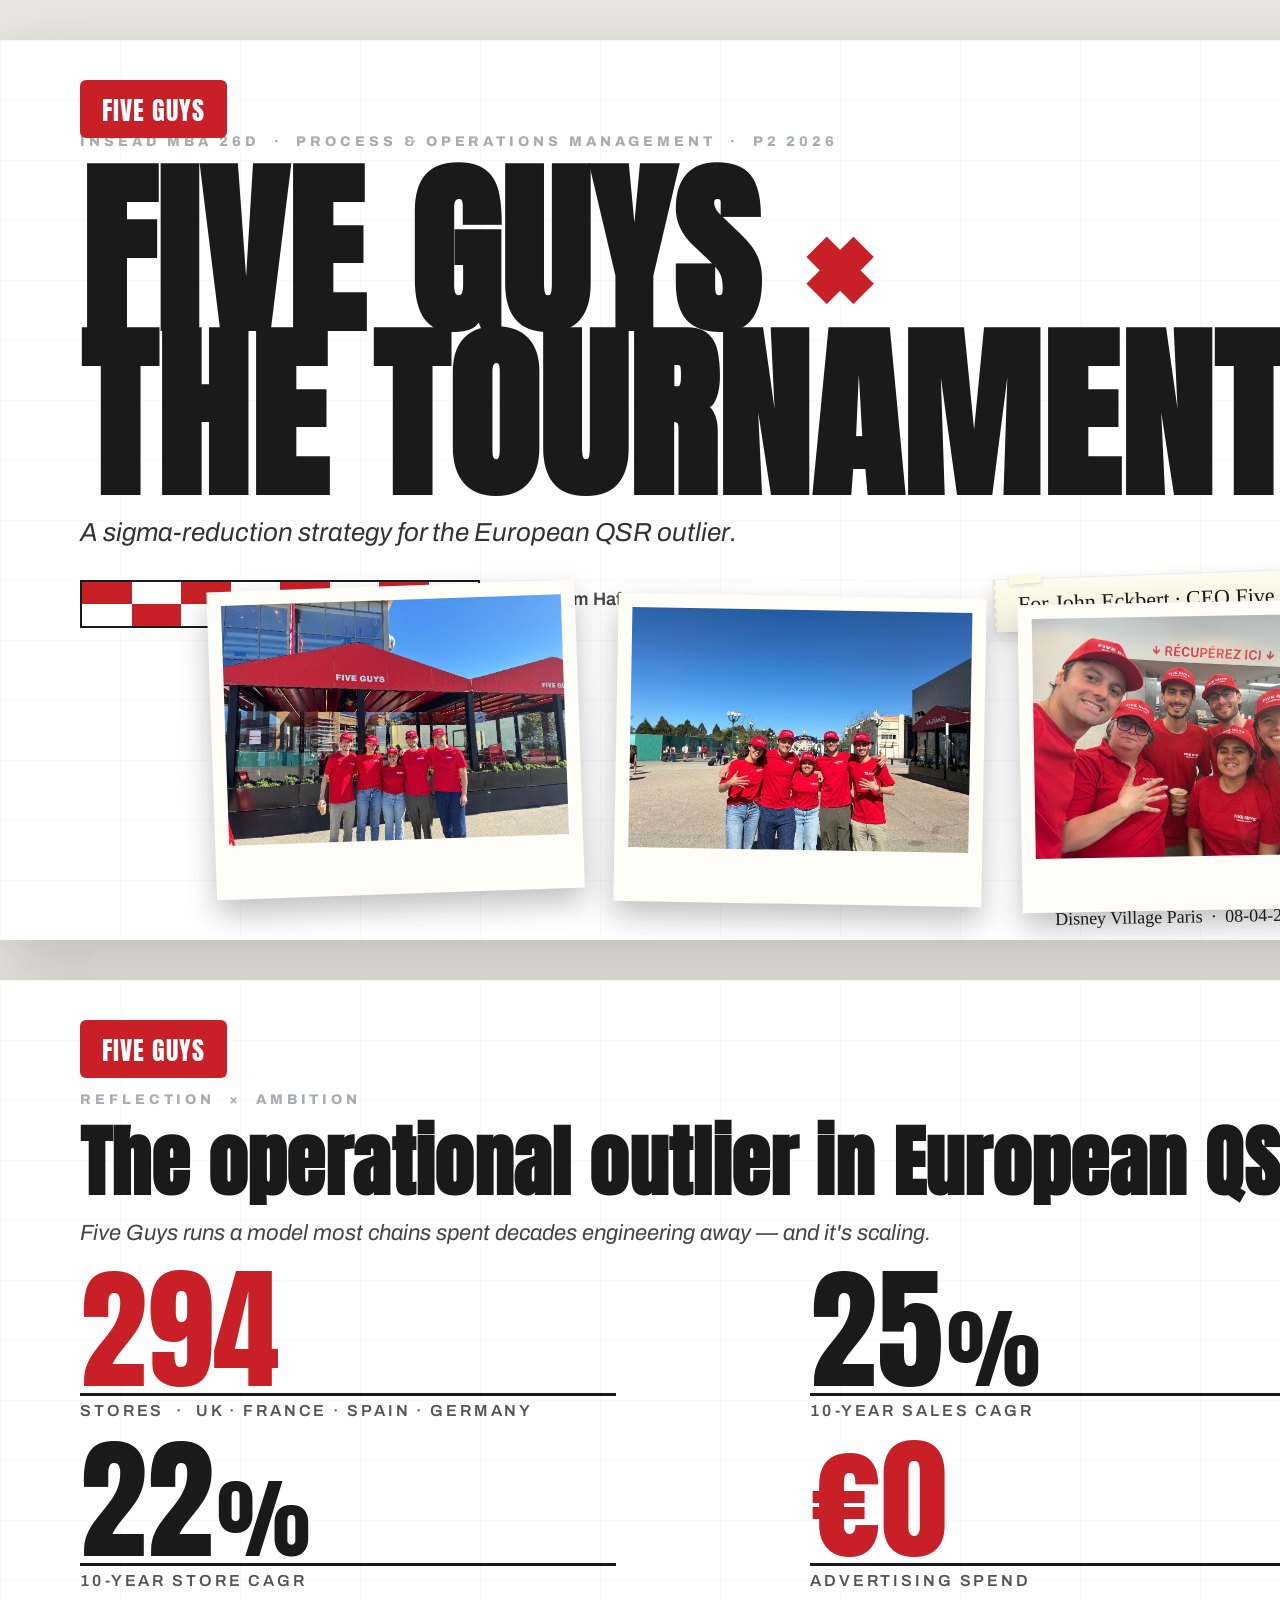
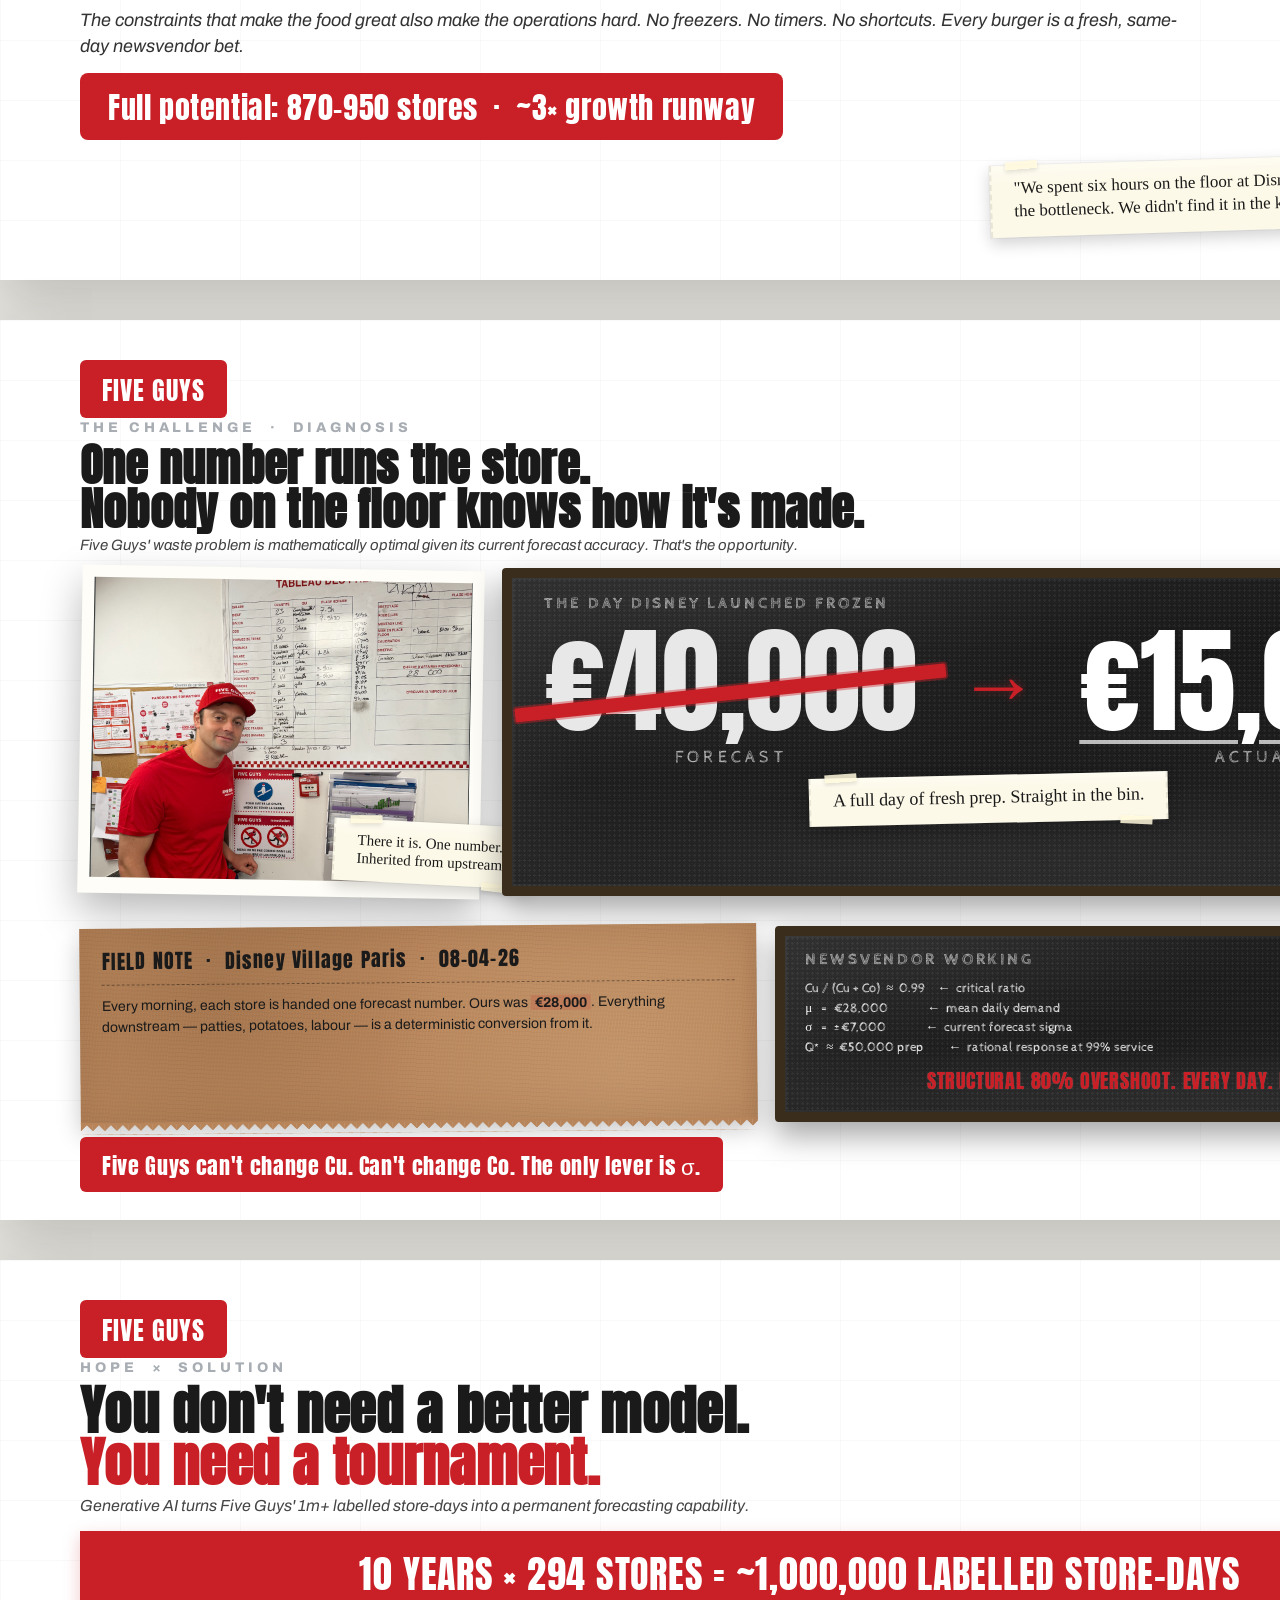
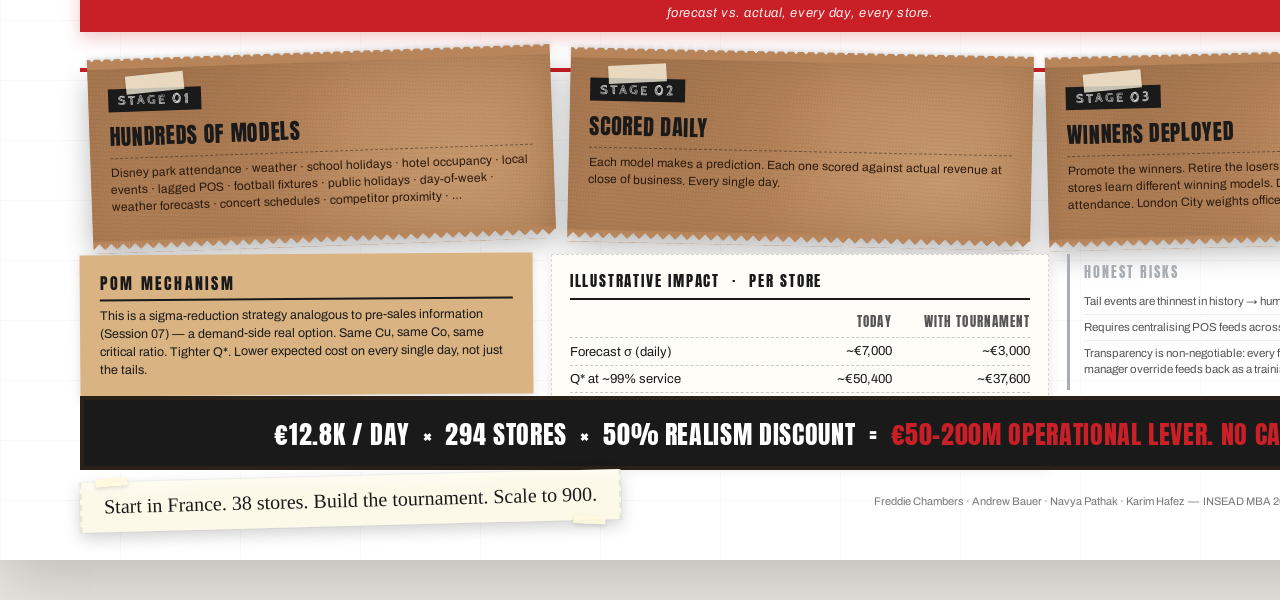
==== commit 260c96b6: "slide 2: add team+whiteboard photo next to Frozen chalkboard hero" ====
--- a/index.html
+++ b/index.html
@@ -108,28 +108,35 @@
   <p class="slide-sub">Five Guys' waste problem is mathematically optimal given its current forecast accuracy. That's the opportunity.</p>
 
   <div class="challenge-grid">
-    <div class="chalkboard frozen-hero">
-      <div class="chalk-label">THE DAY DISNEY LAUNCHED FROZEN</div>
-      <div class="frozen-numbers">
-        <div class="frozen-col">
-          <div class="frozen-num struck">€40,000</div>
-          <div class="frozen-cap">FORECAST</div>
+    <div class="challenge-top">
+      <figure class="whiteboard-photo rot-a">
+        <img src="img/whiteboard-team.jpg" alt="Freddie at Disney Village Paris in front of the Tableau des Préparations whiteboard with 28000 forecast circled">
+        <div class="sharpie-tape whiteboard-caption">
+          There it is. One number.<br>Inherited from upstream.
         </div>
-        <div class="frozen-arrow">→</div>
-        <div class="frozen-col">
-          <div class="frozen-num chalked">€15,000</div>
-          <div class="frozen-cap">ACTUAL</div>
+      </figure>
+
+      <div class="chalkboard frozen-hero">
+        <div class="chalk-label">THE DAY DISNEY LAUNCHED FROZEN</div>
+        <div class="frozen-numbers">
+          <div class="frozen-col">
+            <div class="frozen-num struck">€40,000</div>
+            <div class="frozen-cap">FORECAST</div>
+          </div>
+          <div class="frozen-arrow">→</div>
+          <div class="frozen-col">
+            <div class="frozen-num chalked">€15,000</div>
+            <div class="frozen-cap">ACTUAL</div>
+          </div>
         </div>
+        <div class="sharpie-tape frozen-tape">A full day of fresh prep. Straight in the bin.</div>
       </div>
-      <div class="sharpie-tape frozen-tape">A full day of fresh prep. Straight in the bin.</div>
     </div>
 
     <div class="challenge-bottom">
-      <div class="field-note-block">
-        <div class="kraft-receipt">
-          <div class="receipt-header">FIELD NOTE &nbsp;·&nbsp; Disney Village Paris &nbsp;·&nbsp; 08-04-26</div>
-          <p>Every morning, each store is handed a single forecasted revenue number. Ours was <strong>€28,000</strong>. Everything downstream — patties, potatoes, lettuce, labour — is a deterministic conversion from that number. Nobody in the store could interrogate it.</p>
-        </div>
+      <div class="kraft-receipt">
+        <div class="receipt-header">FIELD NOTE &nbsp;·&nbsp; Disney Village Paris &nbsp;·&nbsp; 08-04-26</div>
+        <p>Every morning, each store is handed one forecast number. Ours was <strong>€28,000</strong>. Everything downstream — patties, potatoes, labour — is a deterministic conversion from it.</p>
       </div>
 
       <div class="chalkboard newsvendor">
--- a/style.css
+++ b/style.css
@@ -338,17 +338,23 @@
   margin-top: 12px;
 }
 
+.challenge-top {
+  display: grid;
+  grid-template-columns: 0.9fr 1.1fr;
+  gap: 20px;
+  align-items: stretch;
+}
+
 .challenge-bottom {
   display: grid;
-  grid-template-columns: 1fr 1fr;
+  grid-template-columns: 1fr 1.1fr;
   gap: 18px;
   align-items: stretch;
+  margin-top: 14px;
 }
 
 .field-note-block {
-  display: flex;
-  flex-direction: column;
-  gap: 10px;
+  display: contents;
 }
 
 .kraft-receipt {
@@ -359,18 +365,13 @@
     repeating-linear-gradient(3deg, rgba(60,30,0,0.05) 0px, rgba(60,30,0,0.05) 1px, transparent 1px, transparent 4px),
     var(--kraft);
   color: var(--chalk);
-  padding: 22px 28px 28px;
-  font-family: 'Archivo', sans-serif;
-  font-size: 15px;
+  padding: 18px 22px 22px;
+  font-family: 'Archivo', sans-serif;
+  font-size: 14px;
   line-height: 1.5;
   position: relative;
   box-shadow: 0 10px 24px rgba(0,0,0,0.22), inset 0 0 40px rgba(80,50,20,0.15);
   transform: rotate(-0.5deg);
-  /* torn bottom edge */
-  -webkit-mask-image:
-    linear-gradient(#000, #000),
-    conic-gradient(from -45deg at 50% 100%, #0000 25%, #000 0 75%, #0000 0);
-  mask-composite: intersect;
 }
 .kraft-receipt::after {
   content: "";
@@ -398,17 +399,19 @@
 .whiteboard-photo {
   position: relative;
   background: #fefdf7;
-  padding: 10px 10px 14px;
-  box-shadow: 0 14px 30px rgba(0,0,0,0.22);
-  align-self: flex-start;
+  padding: 12px 12px 16px;
+  box-shadow: 0 18px 40px rgba(0,0,0,0.28);
+  align-self: stretch;
   max-width: 100%;
+  transform: rotate(-0.6deg);
 }
 .whiteboard-photo img {
   display: block;
   width: 100%;
-  height: auto;
-  max-height: 220px;
+  height: 100%;
+  max-height: 300px;
   object-fit: cover;
+  object-position: center 30%;
 }
 .whiteboard-photo.rot-a { transform: rotate(1deg); }
 .whiteboard-caption {
@@ -474,20 +477,20 @@
 /* Frozen hero — the emotional centre, must dominate */
 .frozen-hero {
   width: 100%;
-  min-height: 320px;
-  padding: 24px 40px 28px;
+  min-height: 240px;
+  padding: 16px 32px 18px;
 }
 .frozen-numbers {
   display: flex;
   align-items: center;
   justify-content: center;
-  margin-top: 14px;
-  gap: 60px;
+  margin-top: 6px;
+  gap: 40px;
 }
 .frozen-col { text-align: center; }
 .frozen-num {
   font-family: 'Anton', sans-serif;
-  font-size: 168px;
+  font-size: 116px;
   color: var(--white);
   line-height: 1;
 }
@@ -523,15 +526,15 @@
 .frozen-arrow {
   font-family: 'Permanent Marker', cursive;
   color: var(--red);
-  font-size: 120px;
-  transform: translateY(-14px);
+  font-size: 82px;
+  transform: translateY(-10px);
   text-shadow: 0 0 8px rgba(201,32,39,0.4);
 }
 .frozen-tape {
   display: block;
   width: fit-content;
-  margin: 14px auto 0;
-  font-size: 22px;
+  margin: 8px auto 0;
+  font-size: 18px;
   transform: rotate(-1.3deg);
 }
 .frozen-num.struck::after {
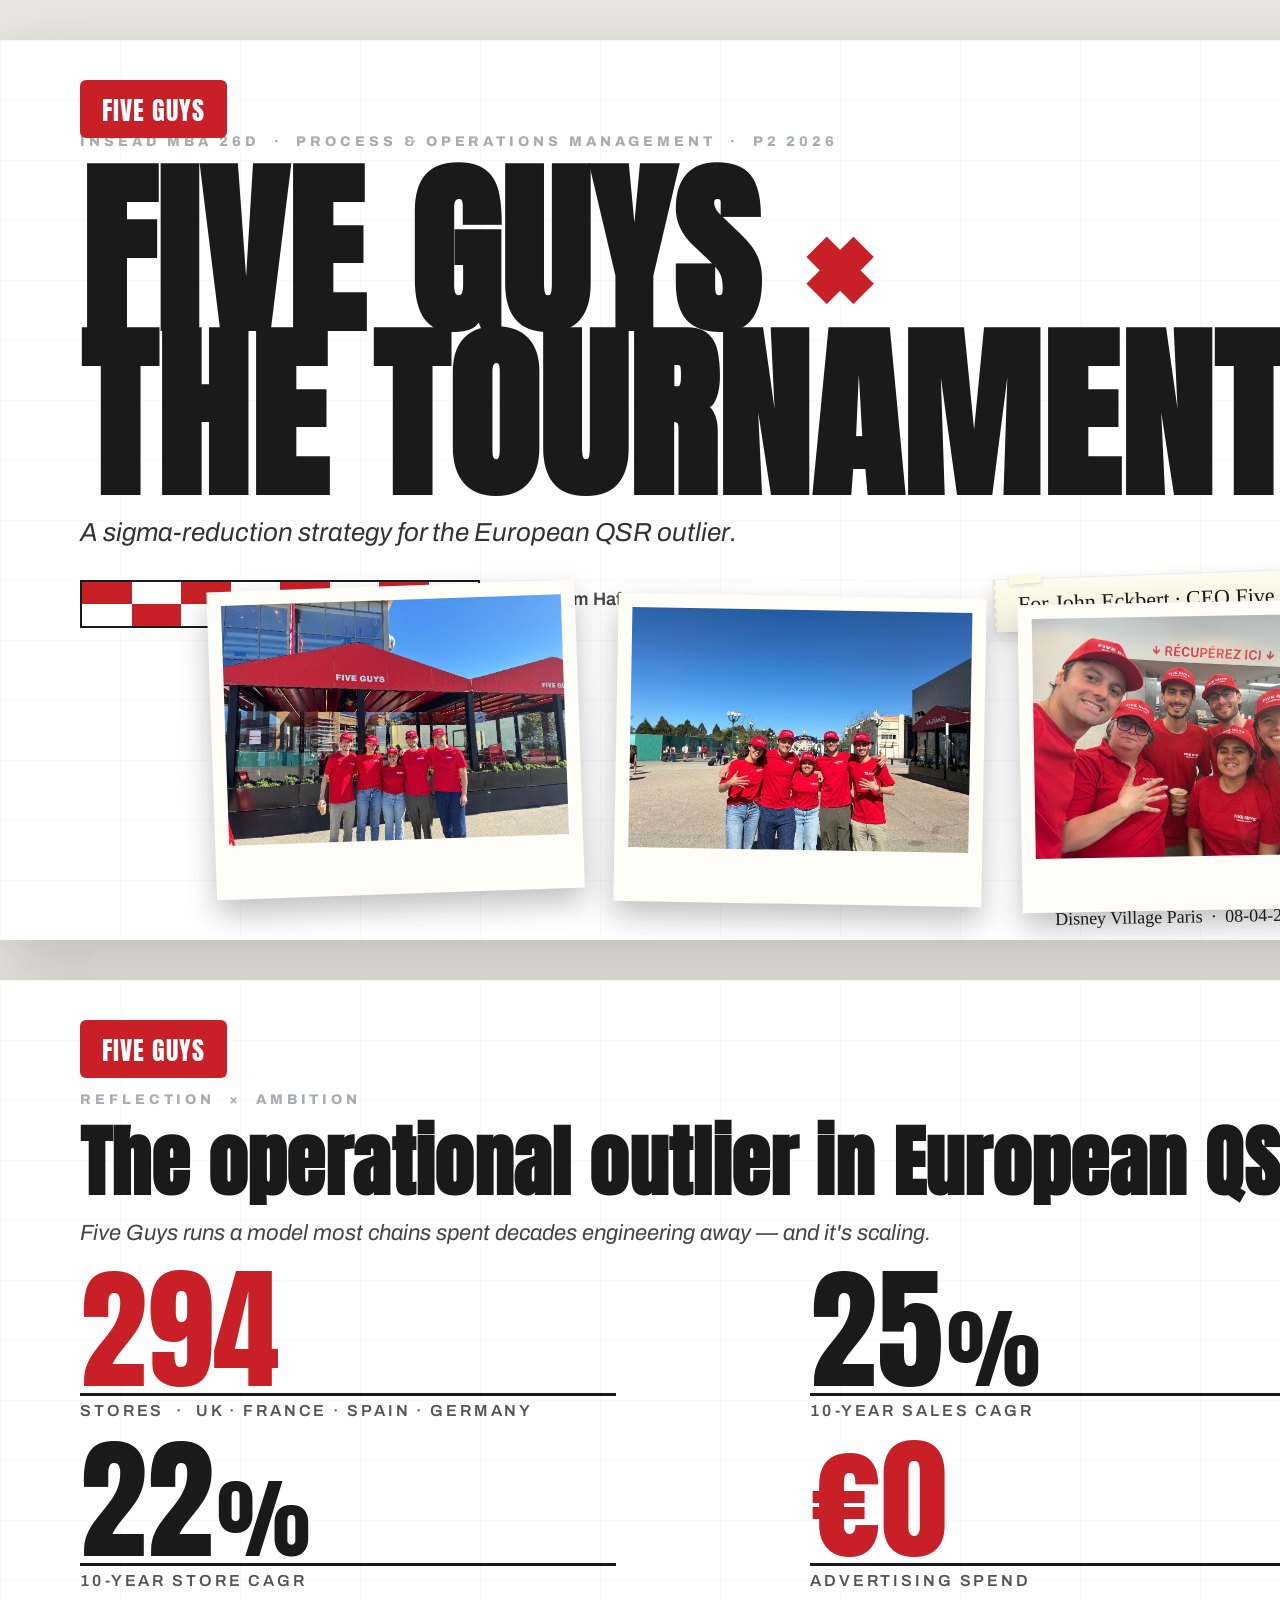
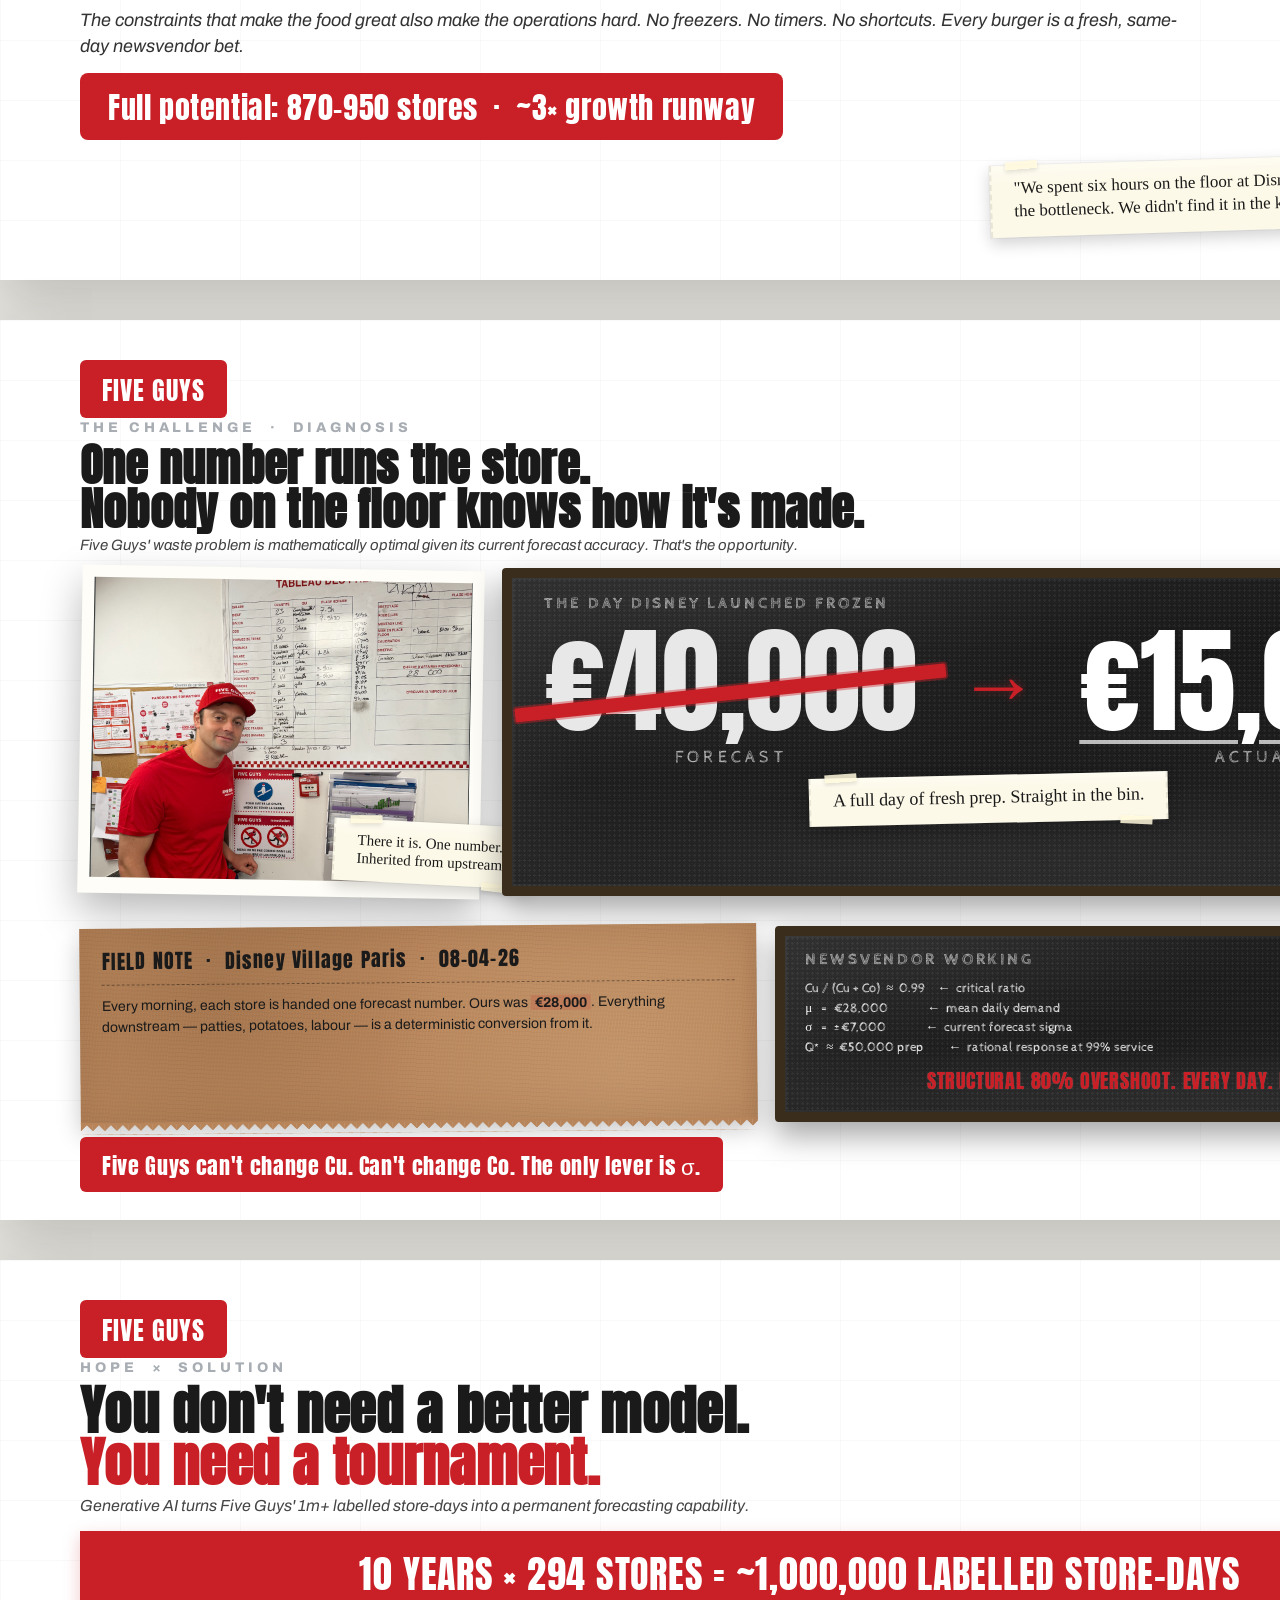
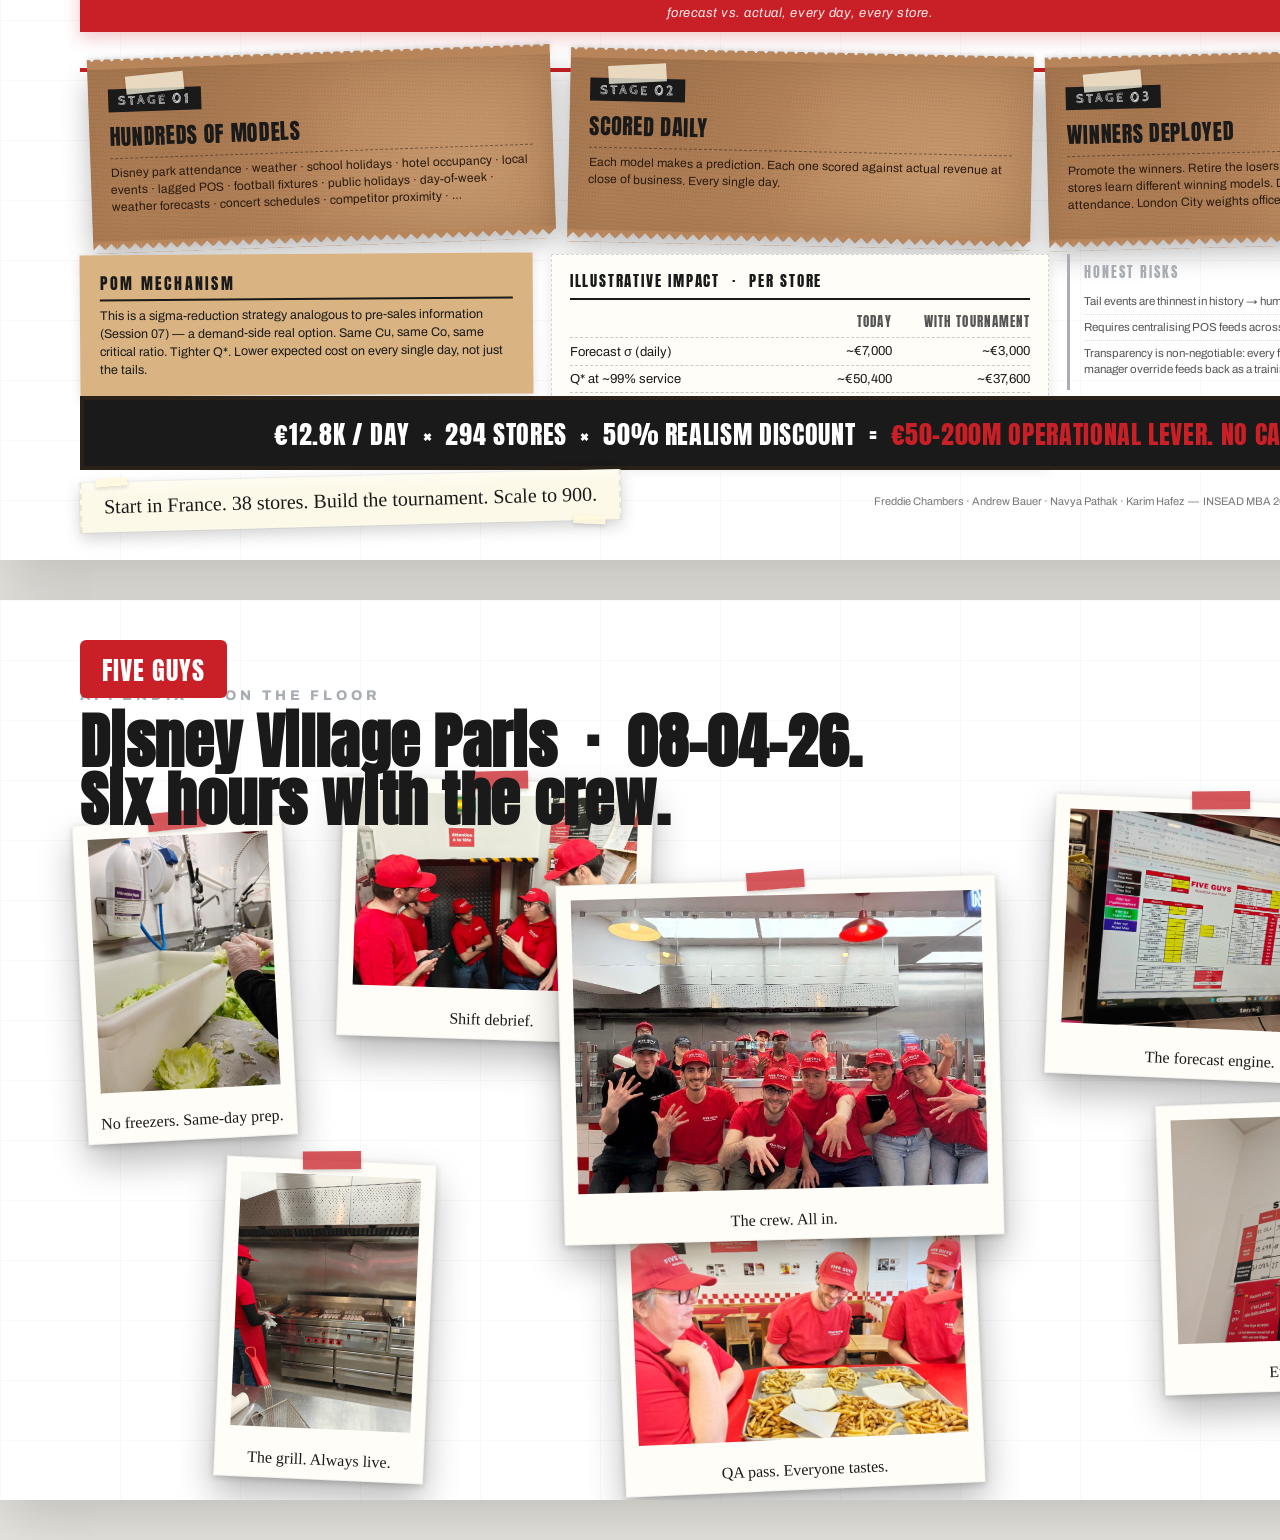
==== commit e4c8e132: "add slide 4: appendix polaroid wall — 7 photos from Disney Village Paris site visit" ====
--- a/index.html
+++ b/index.html
@@ -226,5 +226,50 @@
   </div>
 </section>
 
+
+<!-- ============================================================
+     SLIDE 4 — APPENDIX · ON THE FLOOR
+     ============================================================ -->
+<section class="slide slide-appendix">
+  <div class="brand-pill">FIVE GUYS</div>
+  <div class="slide-num">04</div>
+
+  <div class="appendix-top">
+    <div class="eyebrow">APPENDIX &nbsp;·&nbsp; ON THE FLOOR</div>
+    <h2 class="slide-headline">Disney Village Paris &nbsp;·&nbsp; 08-04-26.<br>Six hours with the crew.</h2>
+  </div>
+
+  <div class="polaroid-wall">
+    <figure class="polaroid-card pc-1">
+      <img src="img/appendix-1-crew.jpg" alt="The crew in red Five Guys tees">
+      <figcaption>The crew. All in.</figcaption>
+    </figure>
+    <figure class="polaroid-card pc-2">
+      <img src="img/appendix-2-lettuce.jpg" alt="Fresh lettuce being washed in the prep sink">
+      <figcaption>No freezers. Same-day prep.</figcaption>
+    </figure>
+    <figure class="polaroid-card pc-3">
+      <img src="img/appendix-3-pos.jpg" alt="Back-office forecast spreadsheet">
+      <figcaption>The forecast engine.</figcaption>
+    </figure>
+    <figure class="polaroid-card pc-4">
+      <img src="img/appendix-4-records.jpg" alt="Handwritten STORE RECORDS whiteboard">
+      <figcaption>Every day. By hand.</figcaption>
+    </figure>
+    <figure class="polaroid-card pc-5">
+      <img src="img/appendix-5-briefing.jpg" alt="Crew huddled in the back office">
+      <figcaption>Shift debrief.</figcaption>
+    </figure>
+    <figure class="polaroid-card pc-6">
+      <img src="img/appendix-6-grill.jpg" alt="Crew member at the grill">
+      <figcaption>The grill. Always live.</figcaption>
+    </figure>
+    <figure class="polaroid-card pc-7">
+      <img src="img/appendix-7-fries.jpg" alt="Team tasting freshly cooked fries">
+      <figcaption>QA pass. Everyone tastes.</figcaption>
+    </figure>
+  </div>
+</section>
+
 </body>
 </html>
--- a/style.css
+++ b/style.css
@@ -831,6 +831,132 @@
   color: var(--red);
 }
 
+/* ============================================================
+   SLIDE 4 — APPENDIX · ON THE FLOOR
+============================================================ */
+.slide-appendix {
+  overflow: hidden;
+}
+.slide-appendix .appendix-top {
+  position: absolute;
+  top: 40px;
+  left: 80px;
+  right: 80px;
+  z-index: 3;
+}
+.slide-appendix .eyebrow {
+  margin-top: 48px;
+}
+.slide-appendix .slide-headline {
+  font-size: 60px;
+  margin-top: 10px;
+}
+
+.polaroid-wall {
+  position: absolute;
+  left: 0; right: 0; top: 0; bottom: 0;
+  z-index: 1;
+}
+
+.polaroid-card {
+  position: absolute;
+  background: #fefdf7;
+  padding: 14px 14px 52px;
+  box-shadow: 0 18px 36px rgba(0,0,0,0.28), 0 2px 6px rgba(0,0,0,0.18);
+  border: 1px solid rgba(0,0,0,0.05);
+}
+.polaroid-card img {
+  display: block;
+  width: 100%;
+  height: 100%;
+  object-fit: cover;
+}
+.polaroid-card figcaption {
+  position: absolute;
+  left: 0; right: 0; bottom: 10px;
+  text-align: center;
+  font-family: 'Permanent Marker', cursive;
+  color: #1a1a1a;
+  font-size: 16px;
+  padding: 0 10px;
+  line-height: 1.1;
+}
+/* tiny red tape at the top-centre of each polaroid */
+.polaroid-card::before {
+  content: "";
+  position: absolute;
+  top: -10px;
+  left: 50%;
+  width: 58px;
+  height: 18px;
+  background: rgba(201,32,39,0.75);
+  transform: translateX(-50%) rotate(-3deg);
+  box-shadow: 0 2px 4px rgba(0,0,0,0.18);
+}
+
+/* Crew (landscape, largest - the hero) — centre */
+.polaroid-card.pc-1 {
+  top: 280px; left: 560px;
+  width: 440px; height: 360px;
+  transform: rotate(-1.5deg);
+  z-index: 7;
+}
+.polaroid-card.pc-1 img { height: 294px; }
+
+/* Lettuce (portrait) — top-left under headline */
+.polaroid-card.pc-2 {
+  top: 220px; left: 80px;
+  width: 210px; height: 320px;
+  transform: rotate(-3deg);
+  z-index: 3;
+}
+.polaroid-card.pc-2 img { height: 254px; }
+
+/* POS spreadsheet (landscape) — top-right */
+.polaroid-card.pc-3 {
+  top: 200px; left: 1050px;
+  width: 330px; height: 280px;
+  transform: rotate(2.5deg);
+  z-index: 4;
+}
+.polaroid-card.pc-3 img { height: 214px; }
+
+/* Store records whiteboard (landscape) — bottom-right */
+.polaroid-card.pc-4 {
+  top: 500px; left: 1160px;
+  width: 340px; height: 290px;
+  transform: rotate(-2deg);
+  z-index: 5;
+}
+.polaroid-card.pc-4 img { height: 224px; }
+
+/* Briefing (landscape) — top centre-left, above crew */
+.polaroid-card.pc-5 {
+  top: 180px; left: 340px;
+  width: 310px; height: 260px;
+  transform: rotate(1.8deg);
+  z-index: 5;
+}
+.polaroid-card.pc-5 img { height: 194px; }
+
+/* Grill (portrait) — bottom-left */
+.polaroid-card.pc-6 {
+  top: 560px; left: 220px;
+  width: 210px; height: 320px;
+  transform: rotate(2.5deg);
+  z-index: 4;
+}
+.polaroid-card.pc-6 img { height: 254px; }
+
+/* Fries tasting (landscape) — bottom centre */
+.polaroid-card.pc-7 {
+  top: 620px; left: 620px;
+  width: 360px; height: 270px;
+  transform: rotate(-2.5deg);
+  z-index: 6;
+}
+.polaroid-card.pc-7 img { height: 204px; }
+
 /* CTA row */
 .cta-row {
   position: absolute;
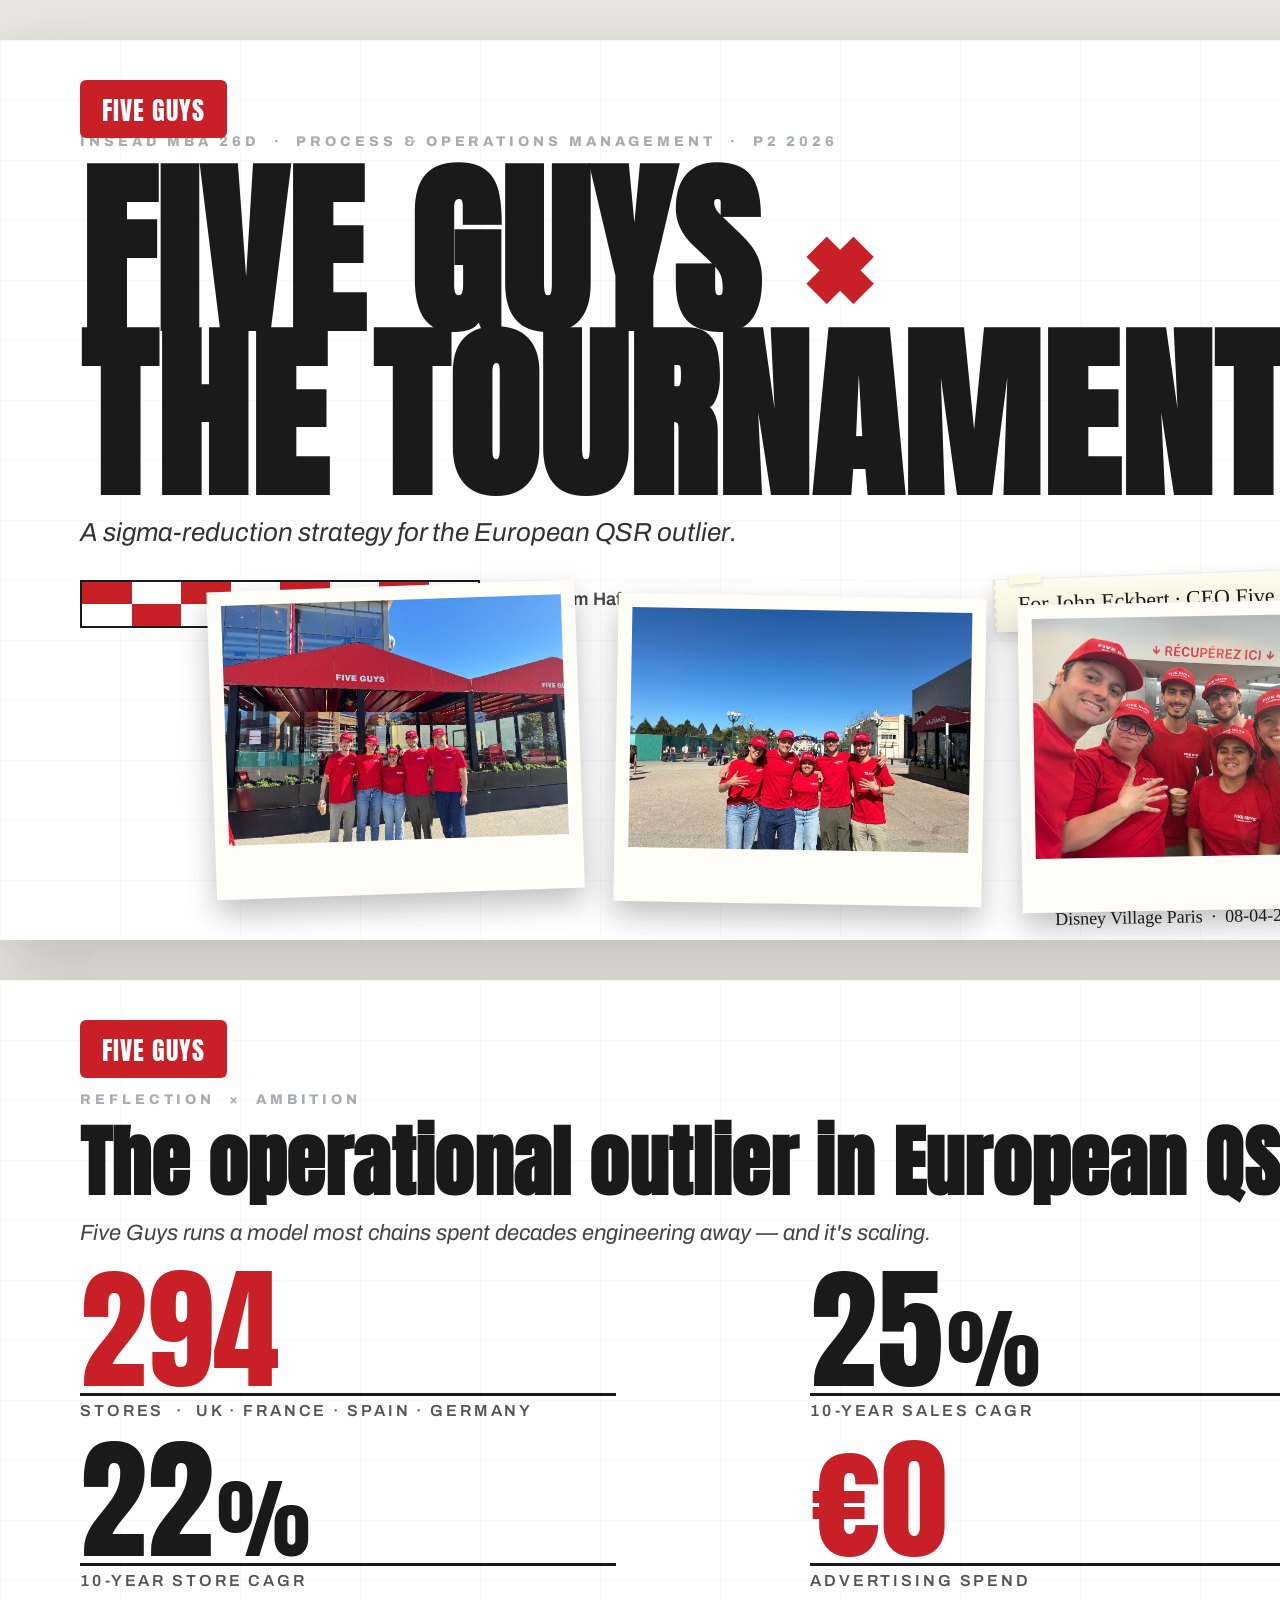
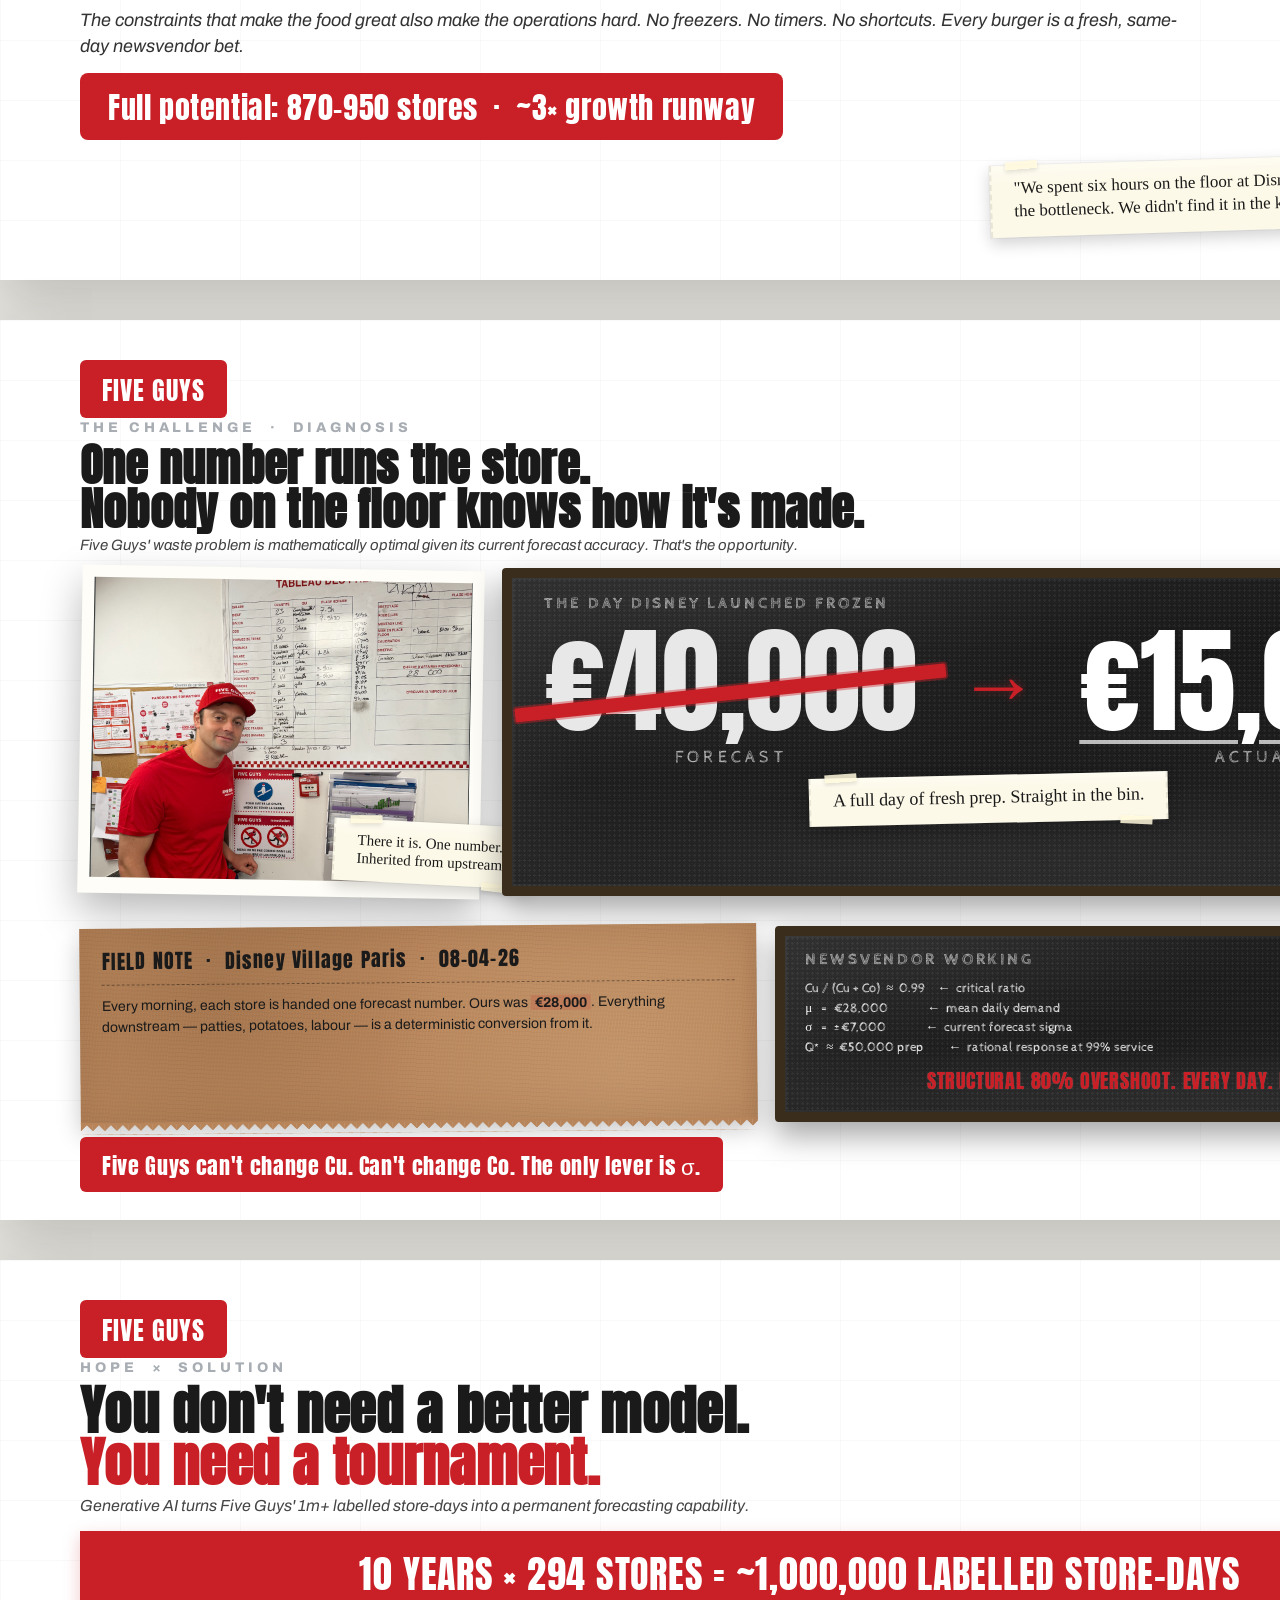
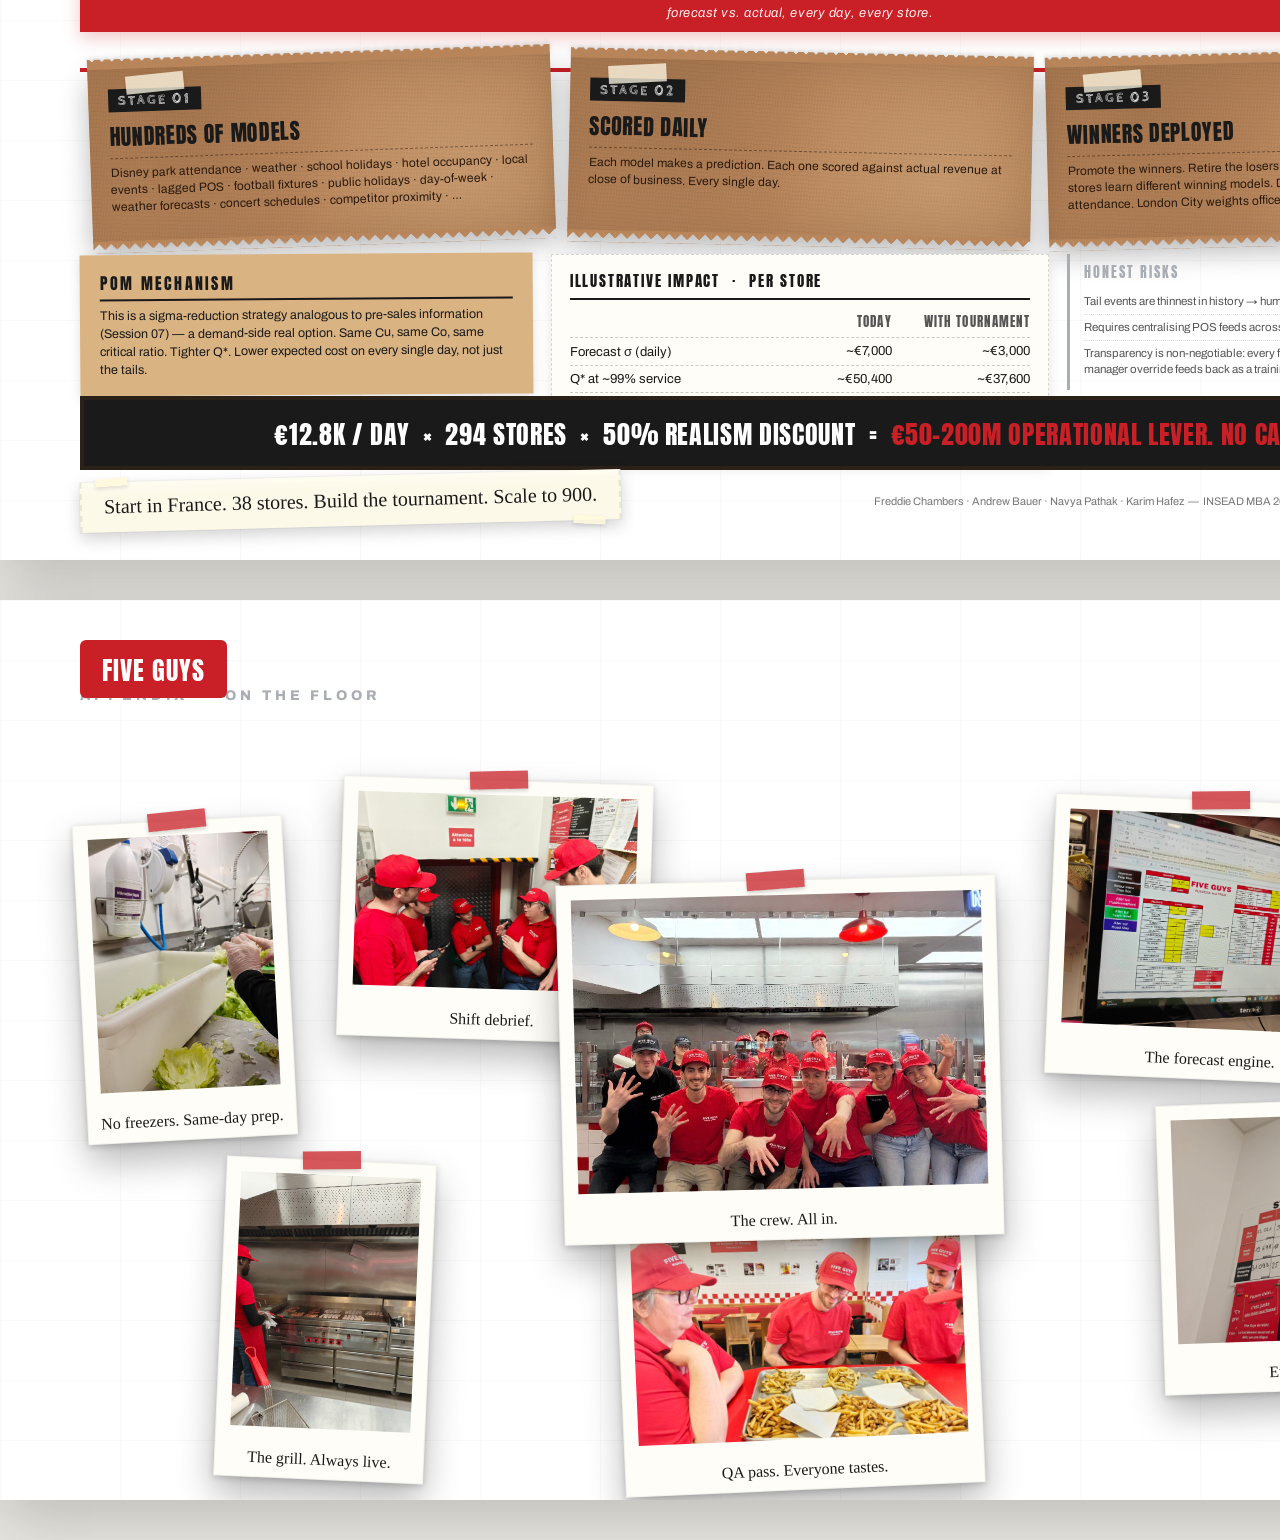
==== commit 824b4b9c: "slide 4: remove Disney Village Paris headline from appendix" ====
--- a/index.html
+++ b/index.html
@@ -236,7 +236,6 @@
 
   <div class="appendix-top">
     <div class="eyebrow">APPENDIX &nbsp;·&nbsp; ON THE FLOOR</div>
-    <h2 class="slide-headline">Disney Village Paris &nbsp;·&nbsp; 08-04-26.<br>Six hours with the crew.</h2>
   </div>
 
   <div class="polaroid-wall">
